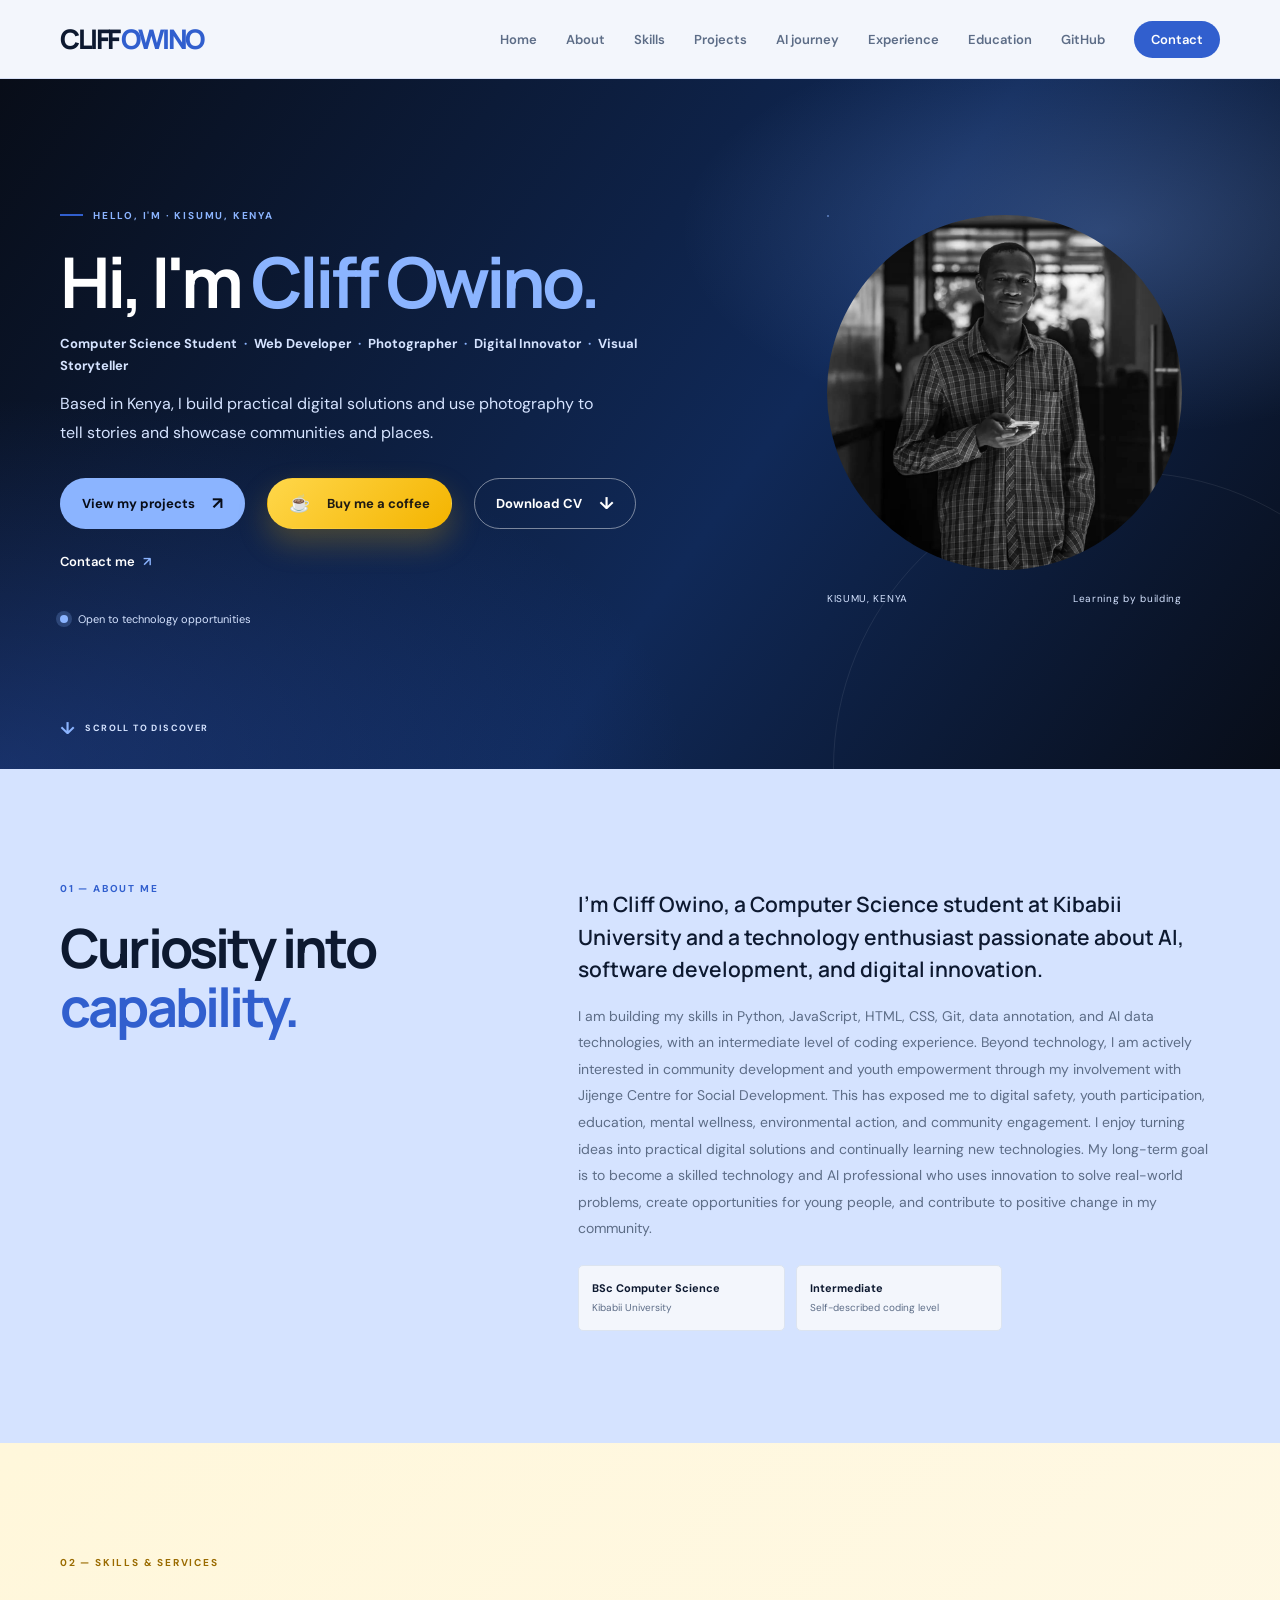
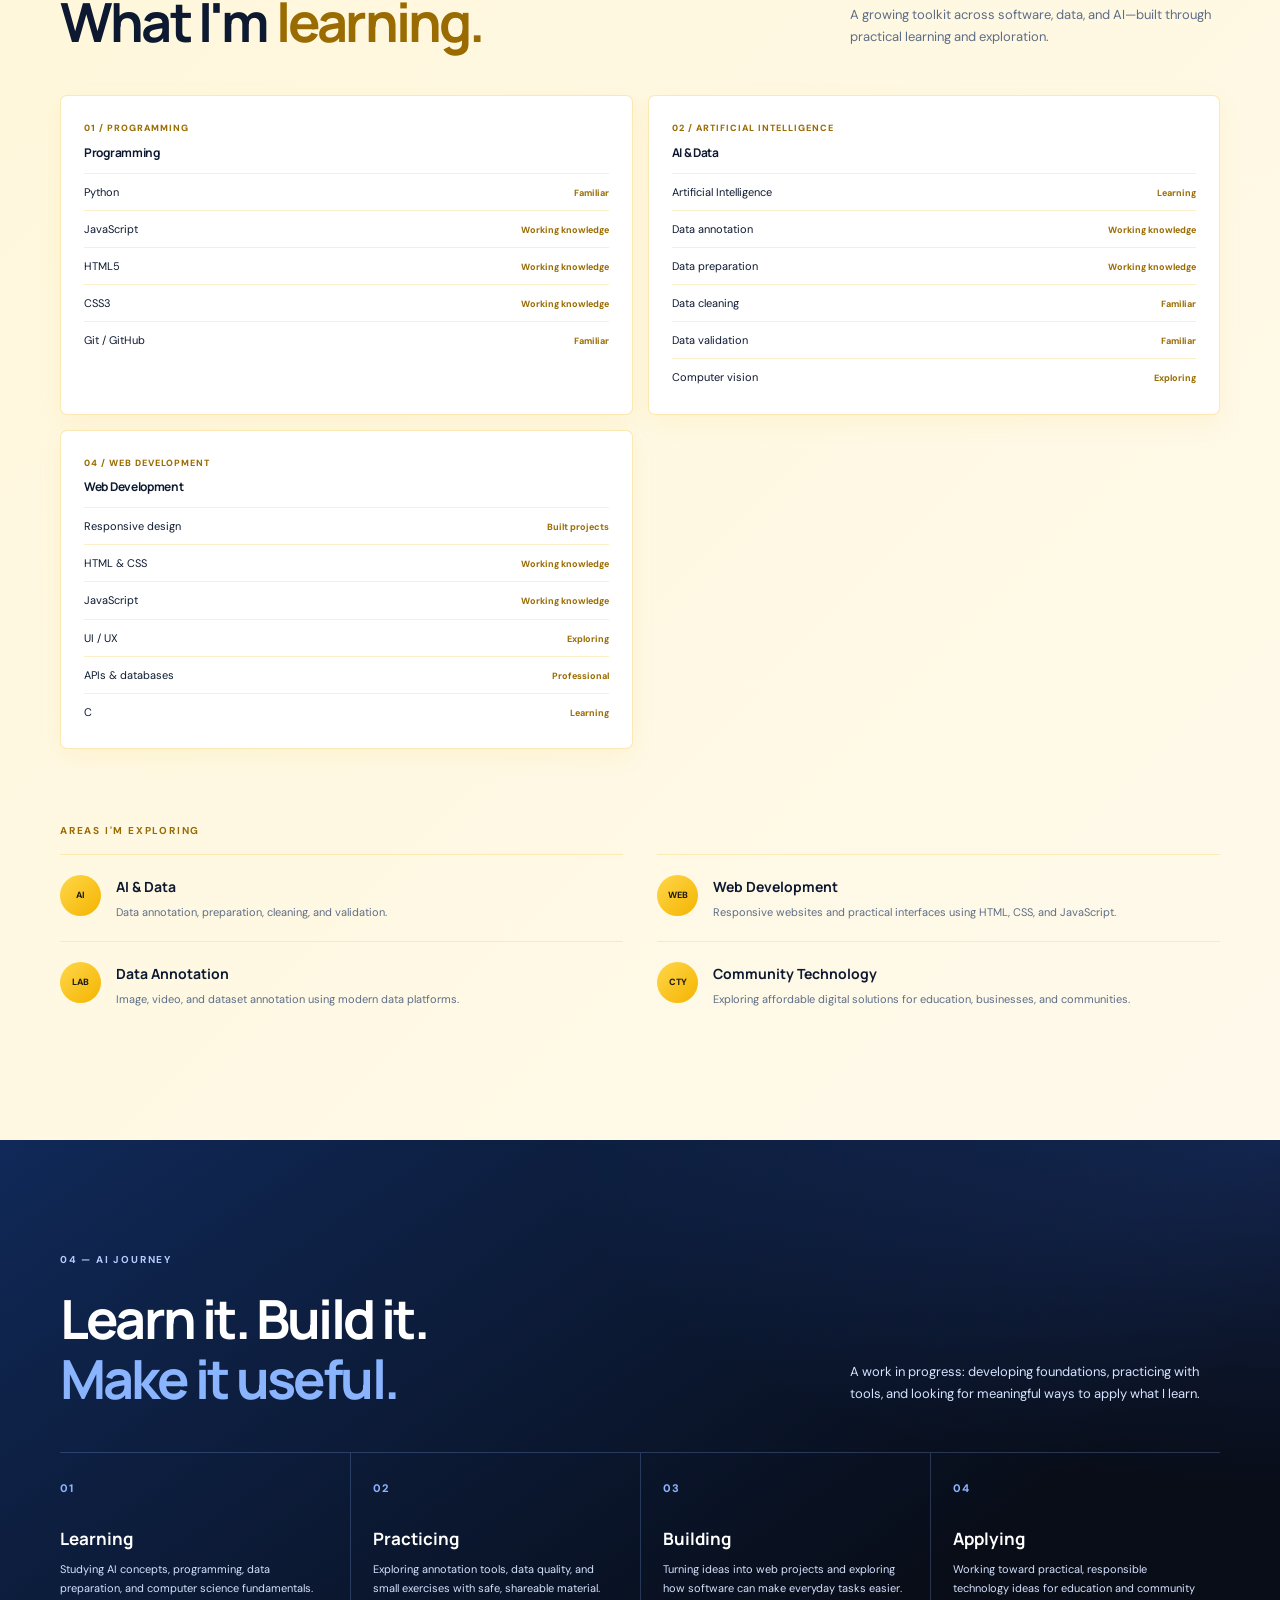
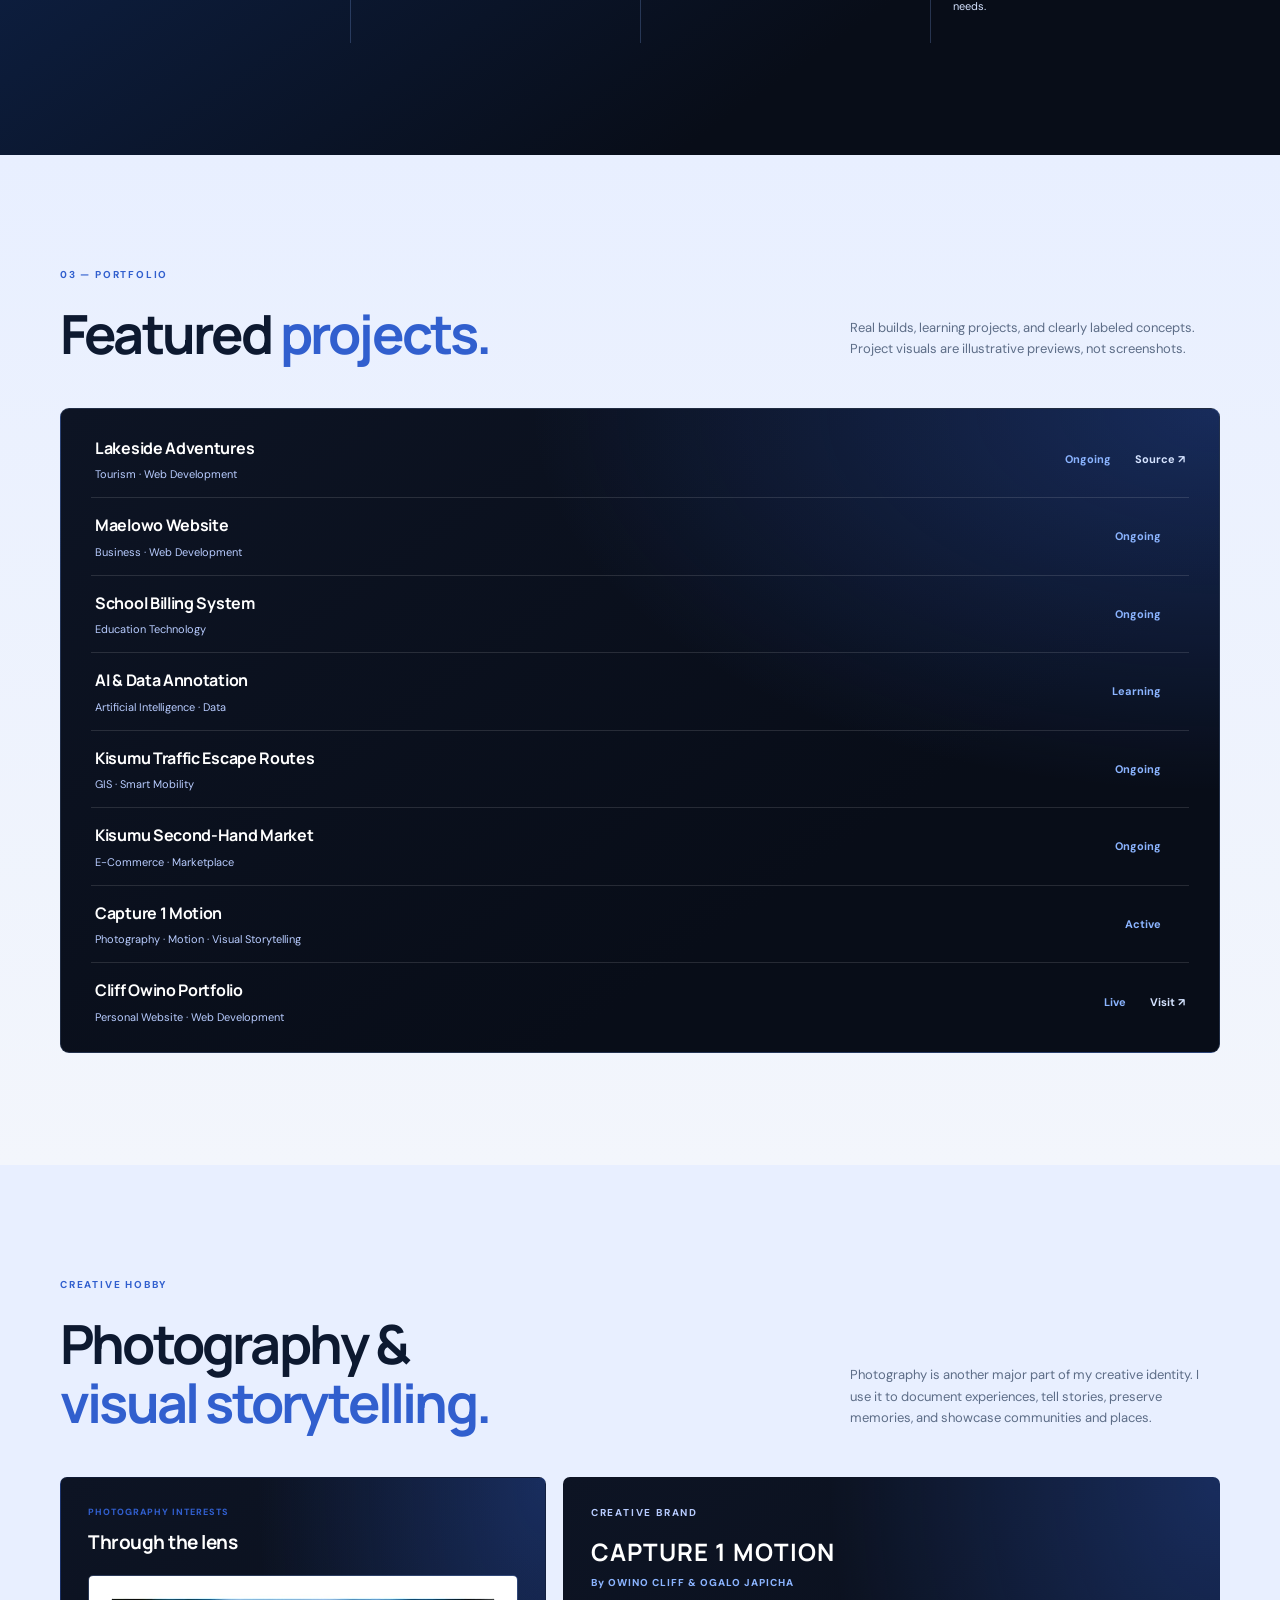
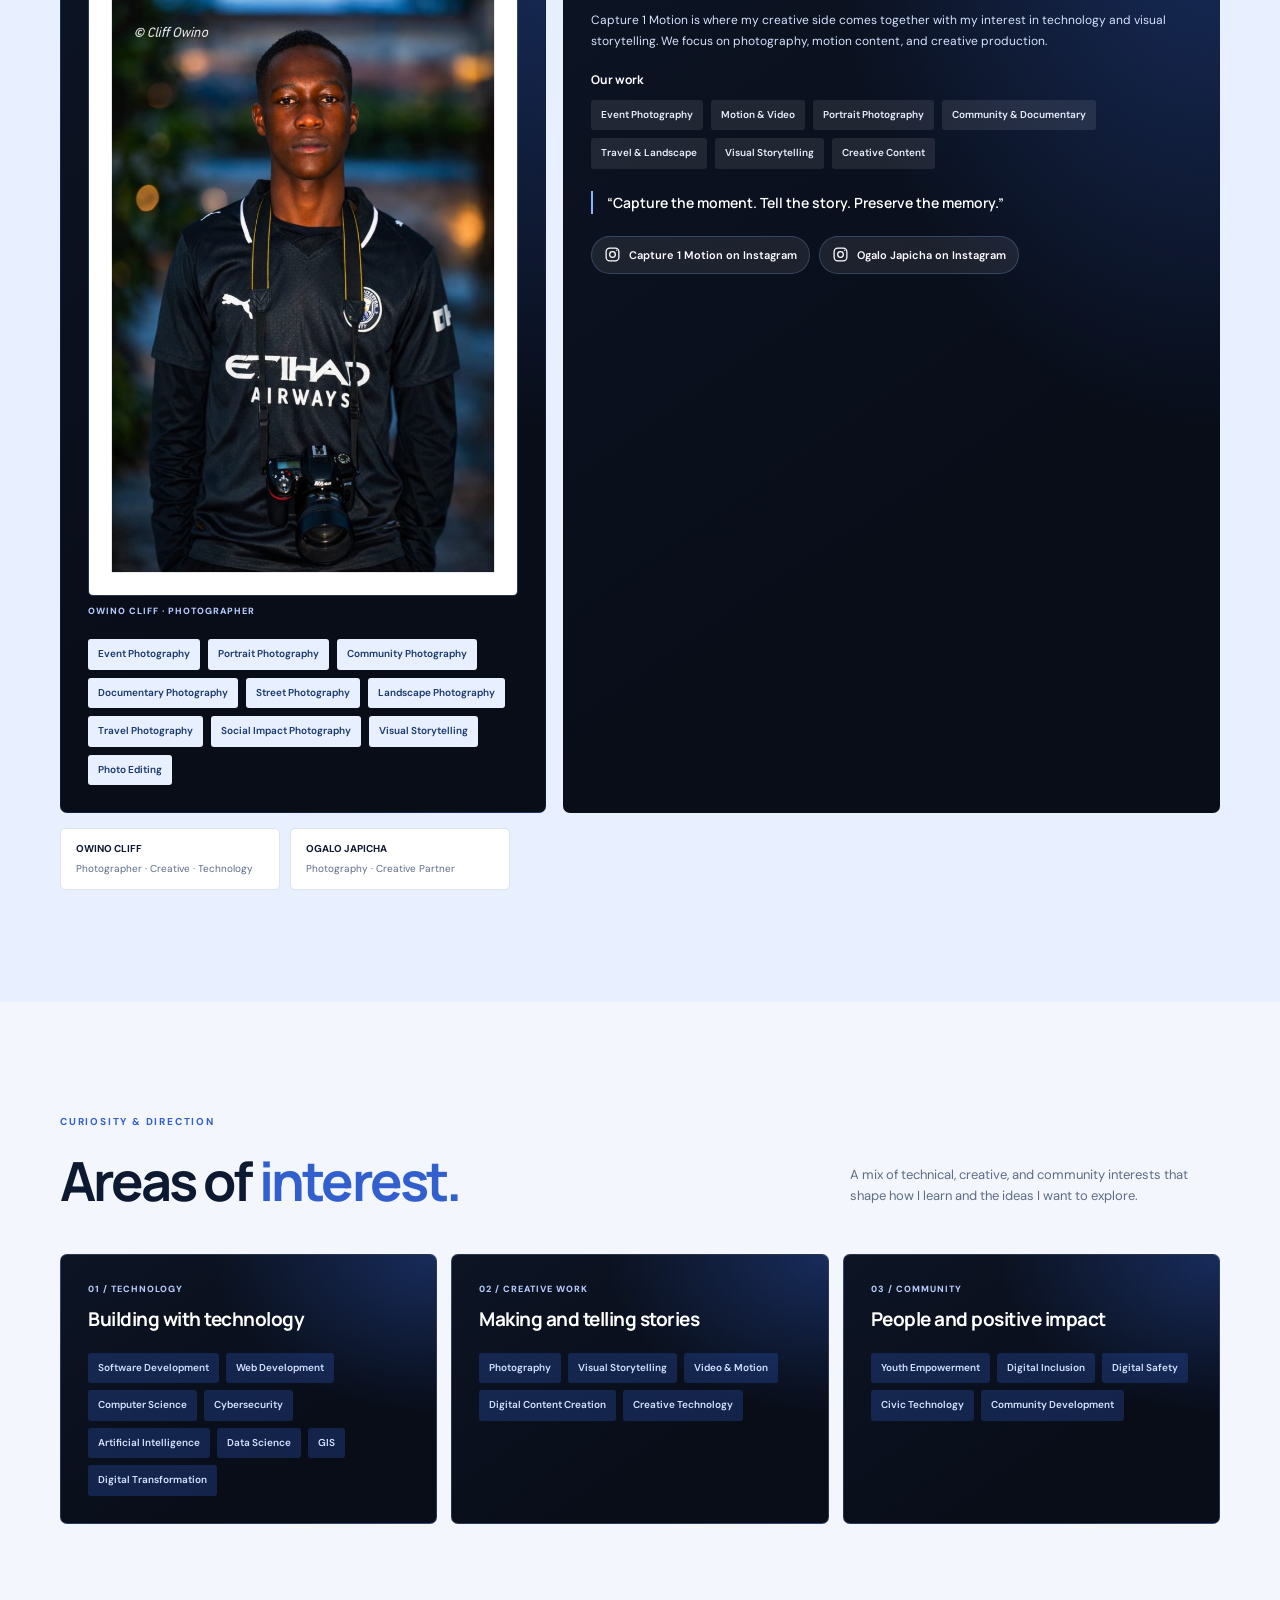
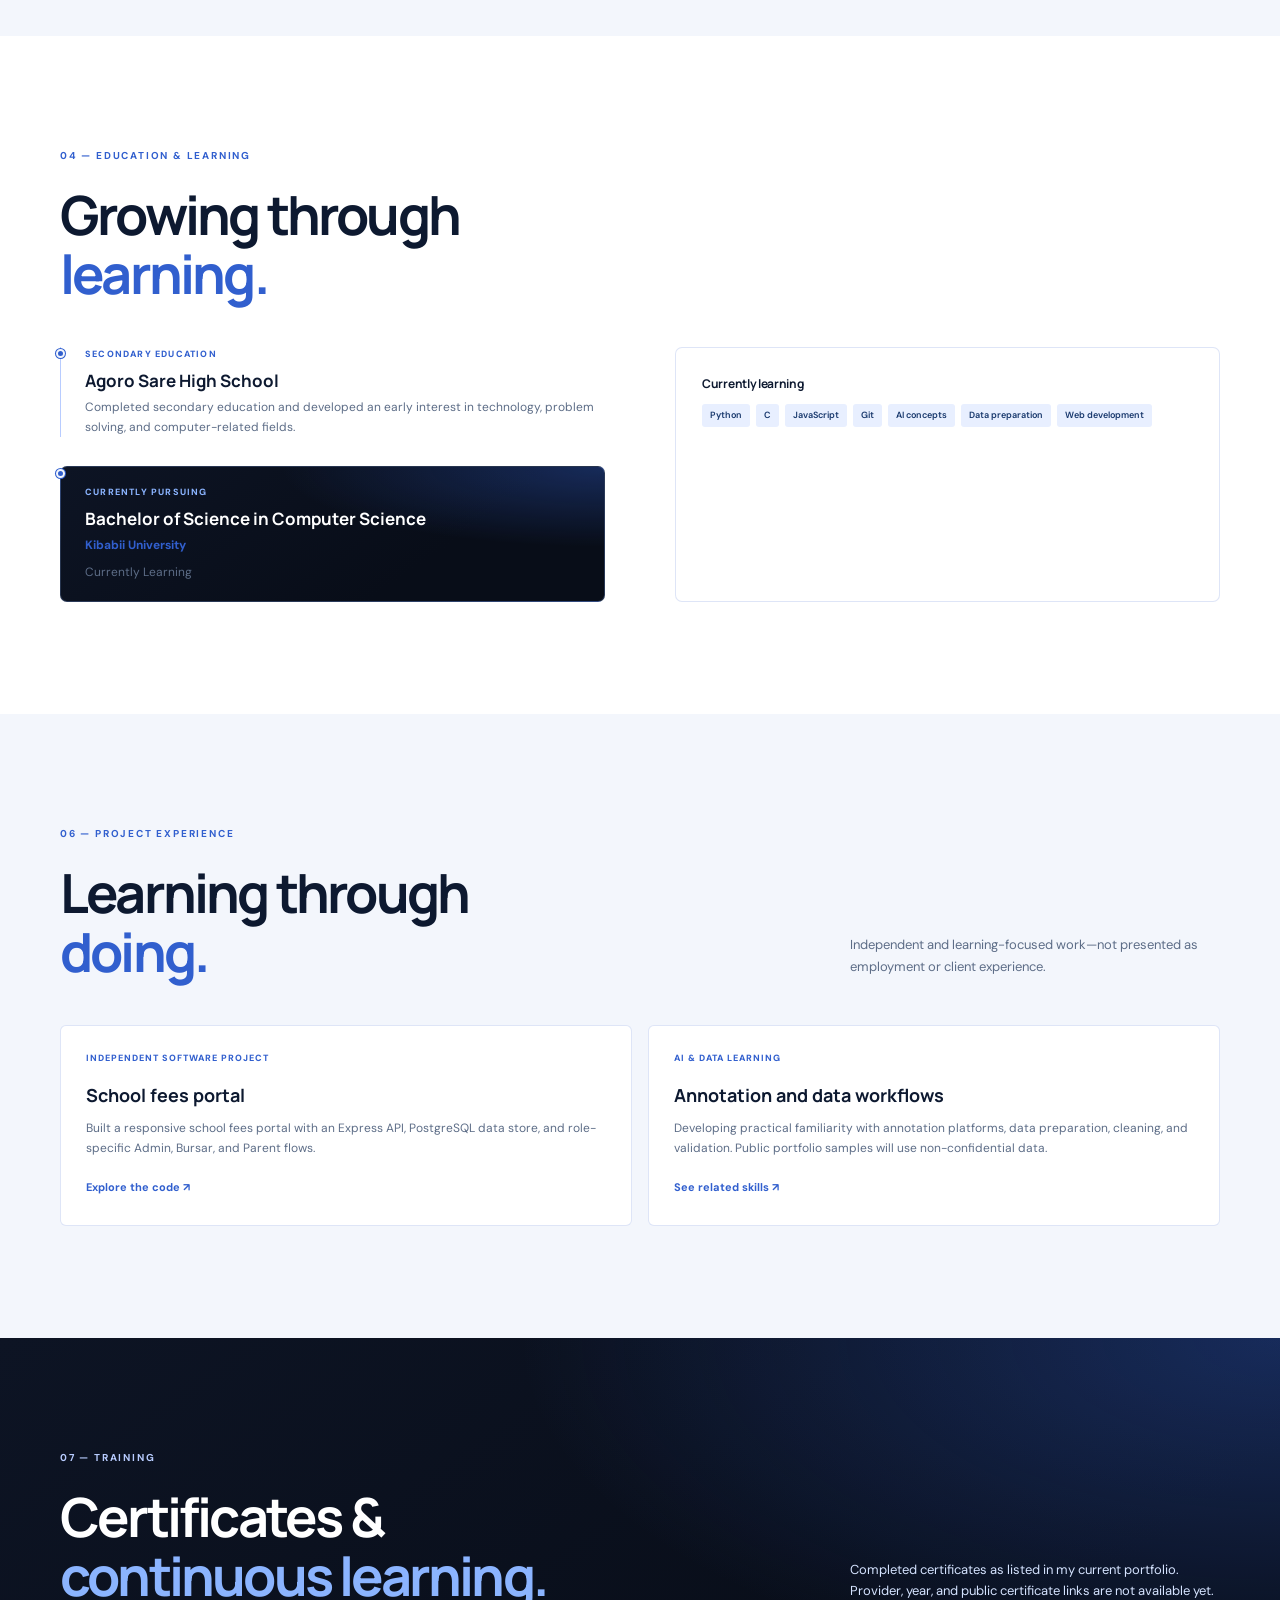
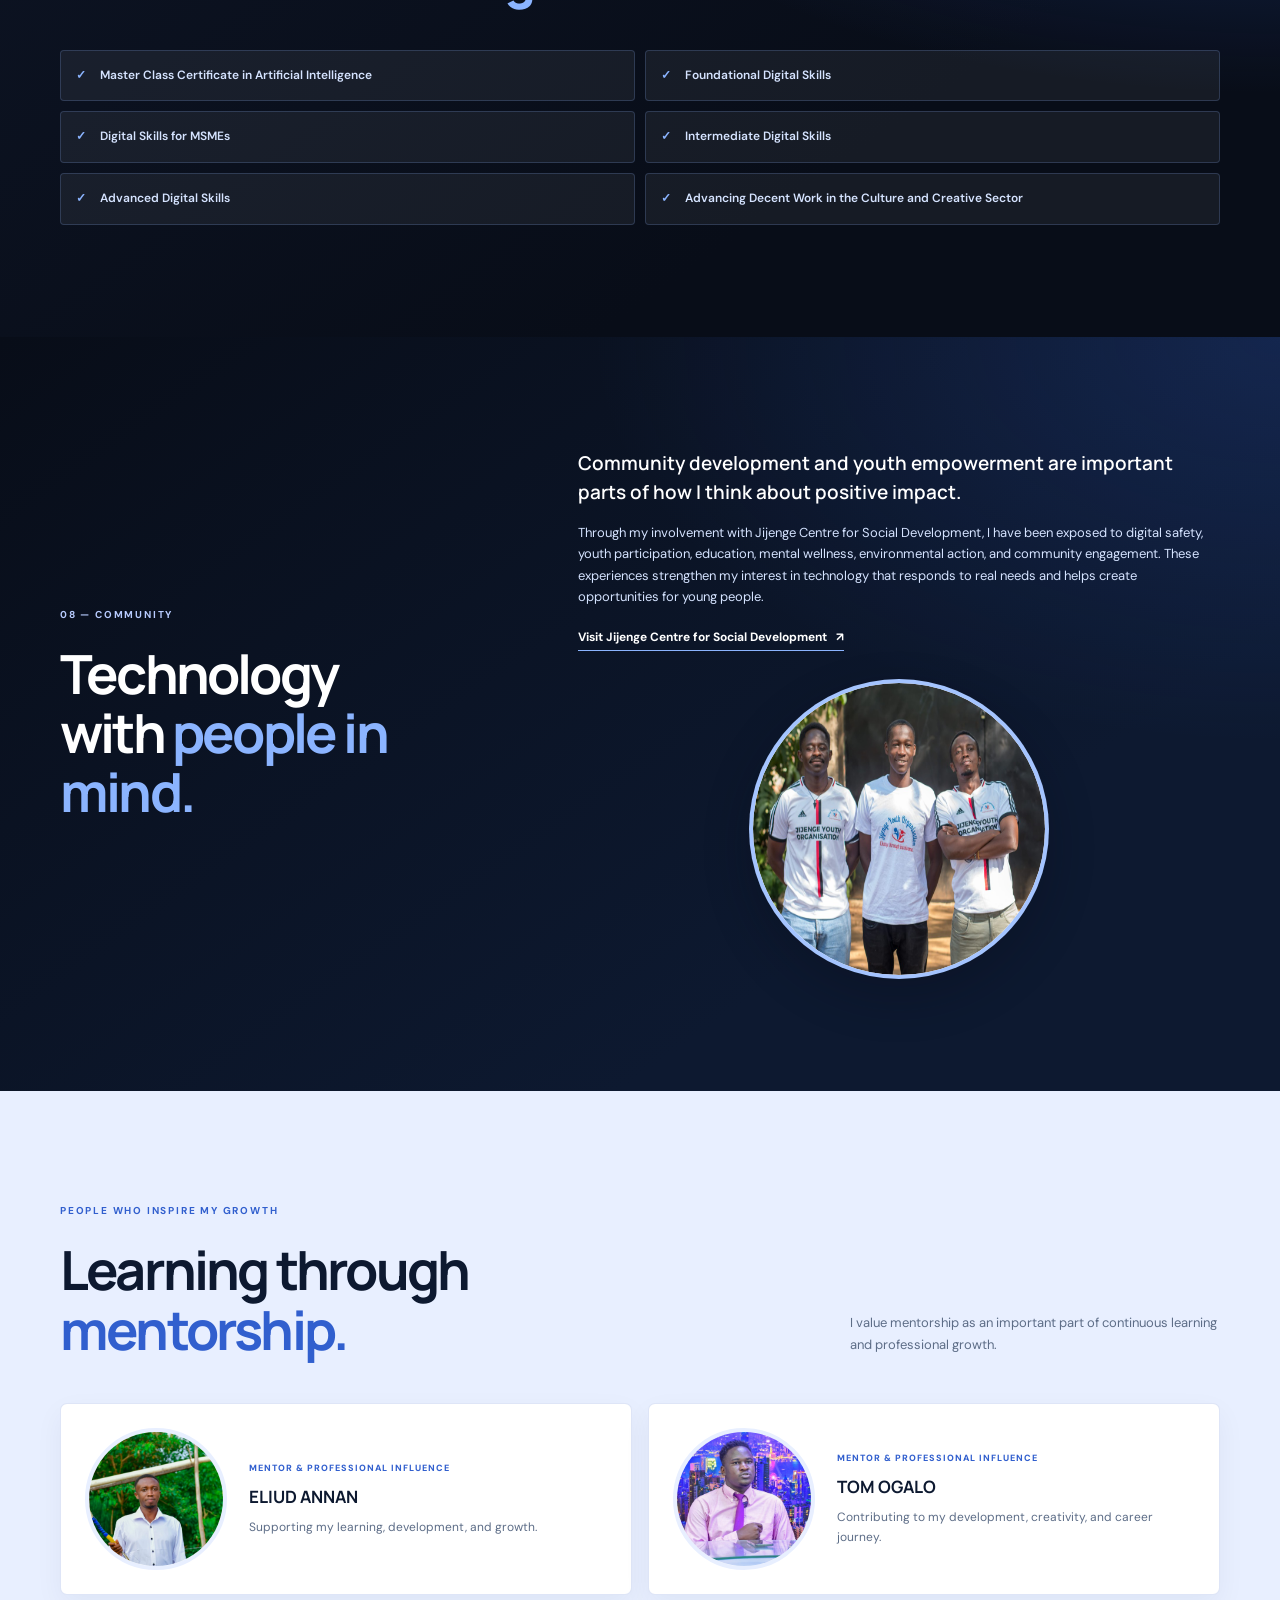
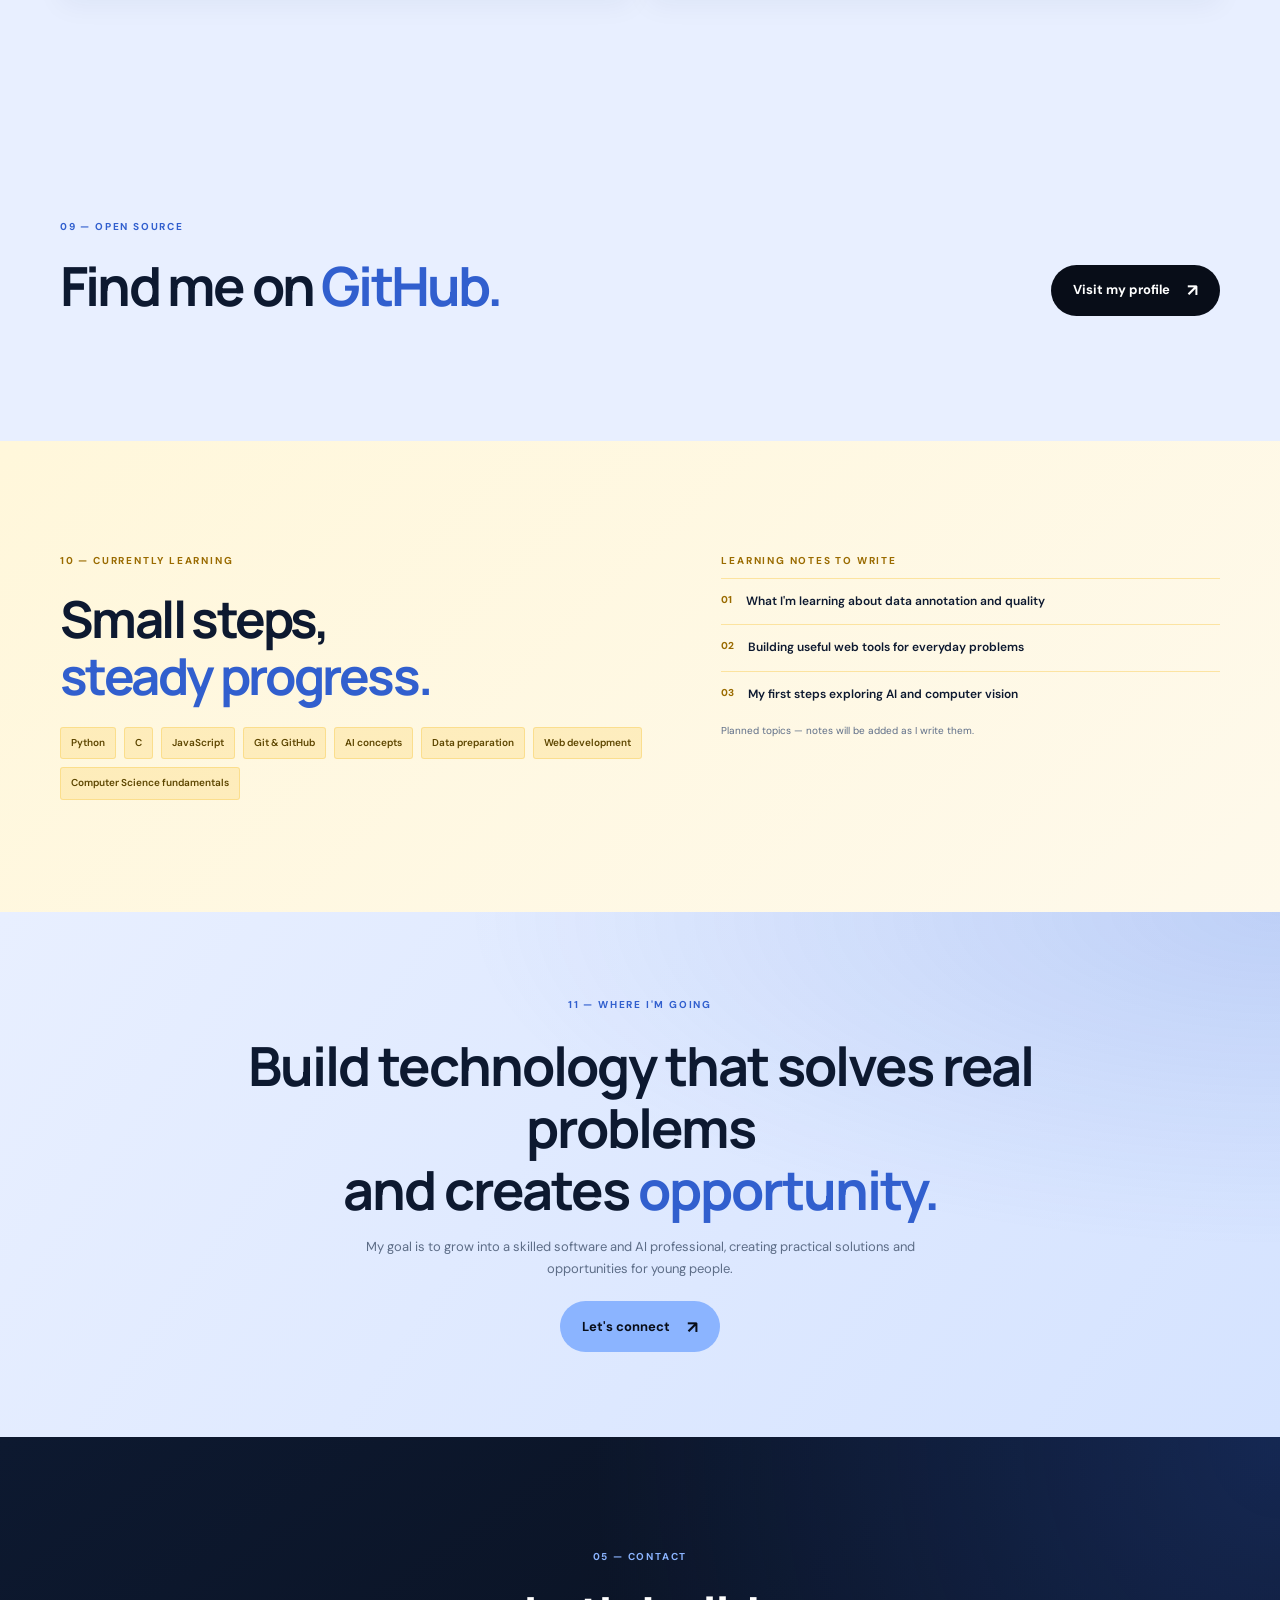
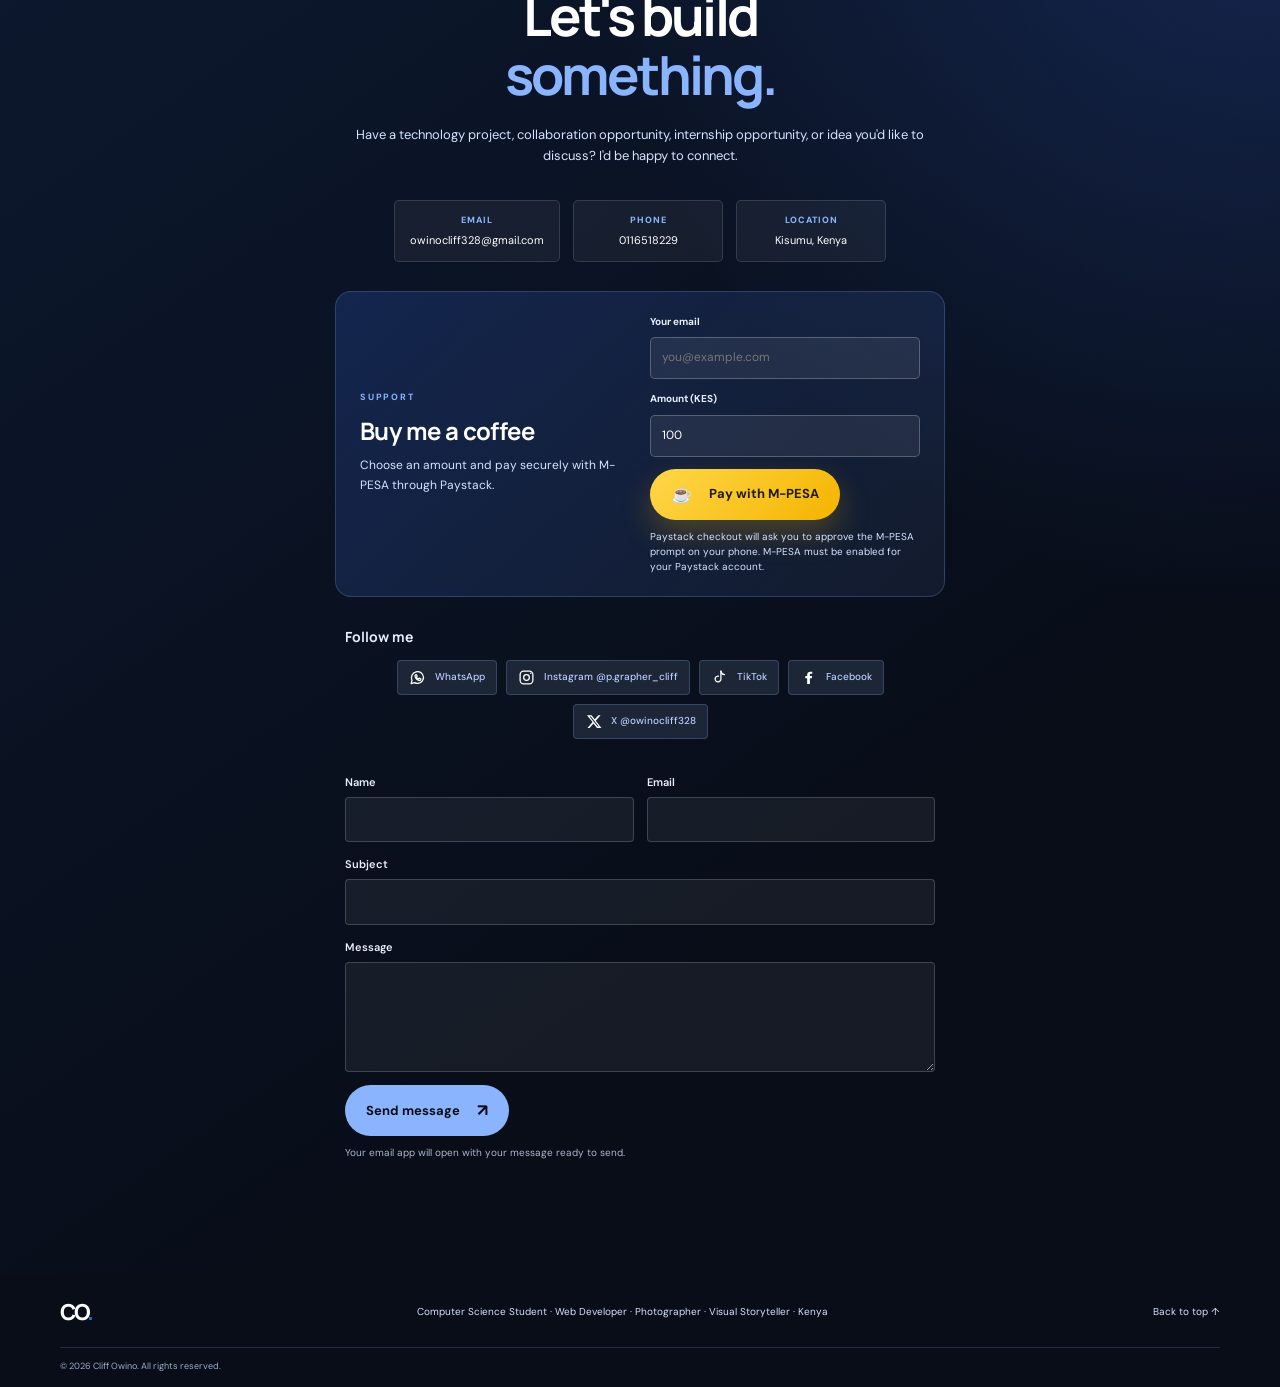
==== index.html @ 4212f335 "Add Cliff Owino portfolio site Co-authored-by: Copilot <223556219+Copilot@users.noreply.github.com>" ====
<!doctype html>
<html lang="en">
  <head>
    <meta charset="UTF-8">
    <meta name="viewport" content="width=device-width, initial-scale=1">
    <meta name="description" content="Cliff Owino is a Computer Science student, web developer, photographer, digital innovator, and visual storyteller based in Kenya.">
    <meta name="theme-color" content="#080d18">
    <title>Cliff Owino | Portfolio</title>
    <script src="https://js.paystack.co/v1/inline.js"></script>
    <script src="script.js" defer></script>
    <link rel="preconnect" href="https://fonts.googleapis.com">
    <link rel="preconnect" href="https://fonts.gstatic.com" crossorigin>
    <link href="https://fonts.googleapis.com/css2?family=DM+Sans:wght@400;500;600;700&family=Manrope:wght@400;500;600;700;800&display=swap" rel="stylesheet">
    <link rel="stylesheet" href="styles.css">
    <link rel="stylesheet" href="social.css">
  </head>
  <body>
    <header class="site-header">
      <nav class="nav container" aria-label="Main navigation">
        <a class="logo" href="#home" aria-label="Cliff Owino, home">CLIFF   <span>OWINO</span></a>
        <input class="nav-toggle" type="checkbox" id="nav-toggle" aria-label="Toggle navigation">
        <label class="menu-button" for="nav-toggle">
          <span></span>
          <span></span>
          <span></span>
        </label>
        <ul class="nav-links">
          <li><a href="#home">Home</a></li>
          <li><a href="#about">About</a></li>
          <li><a href="#skills">Skills</a></li>
          <li><a href="#projects">Projects</a></li>
          <li><a href="#journey">AI journey</a></li>
          <li><a href="#experience">Experience</a></li>
          <li><a href="#education">Education</a></li>
          <li><a href="#github">GitHub</a></li>
          <li><a href="#contact">Contact</a></li>
        </ul>
      </nav>
    </header>

    <main>
      <section class="hero section" id="home">
        <div class="hero-grid container">
          <div class="hero-copy">
            <p class="eyebrow"><span class="eyebrow-line"></span> HELLO, I'M · KISUMU, KENYA</p>
            <h1>Hi, I'm <span>Cliff Owino.</span></h1>
            <p class="hero-role">Computer Science Student <span>·</span> Web Developer <span>·</span> Photographer <span>·</span> Digital Innovator <span>·</span> Visual Storyteller</p>
            <p class="hero-summary">Based in Kenya, I build practical digital solutions and use photography to tell stories and showcase communities and places.</p>
            <div class="hero-actions">
              <a class="button button-primary" href="#projects">View my projects <span aria-hidden="true">↗</span></a>
              <a class="button button-coffee" href="#coffee-support"><span aria-hidden="true">☕</span> Buy me a coffee</a>
              <a class="button button-outline" href="cliff-owino-cv.html" download="Cliff-Owino-CV.html">Download CV <span aria-hidden="true">↓</span></a>
              <a class="text-link" href="#contact">Contact me <span aria-hidden="true">↗</span></a>
            </div>
            <div class="hero-note"><span class="status-dot"></span> Open to technology opportunities</div>
          </div>
          <div class="portrait-wrap">
            <div class="portrait-accent" aria-hidden="true"></div>
            <img class="portrait" src="owino.jpeg" alt="Portrait of Cliff Owino">
            <div class="portrait-caption"><span>KISUMU, KENYA</span><span>Learning by building</span></div>
          </div>
        </div>
        <a class="scroll-cue" href="#about"><span aria-hidden="true">↓</span> SCROLL TO DISCOVER</a>
      </section>

      <section class="about section" id="about">
        <div class="container section-grid">
          <div class="section-heading">
            <p class="eyebrow">01 — ABOUT ME</p>
            <h2>Curiosity into<br><span>capability.</span></h2>
          </div>
          <div class="about-copy">
            <p class="lead">I'm Cliff Owino, a Computer Science student at Kibabii University and a technology enthusiast passionate about AI, software development, and digital innovation.</p>
            <p>I am building my skills in Python, JavaScript, HTML, CSS, Git, data annotation, and AI data technologies, with an intermediate level of coding experience. Beyond technology, I am actively interested in community development and youth empowerment through my involvement with Jijenge Centre for Social Development. This has exposed me to digital safety, youth participation, education, mental wellness, environmental action, and community engagement. I enjoy turning ideas into practical digital solutions and continually learning new technologies. My long-term goal is to become a skilled technology and AI professional who uses innovation to solve real-world problems, create opportunities for young people, and contribute to positive change in my community.</p>
            <div class="about-facts">
              <span><strong>BSc Computer Science</strong>Kibabii University</span>
              <span><strong>Intermediate</strong>Self-described coding level</span>
            </div>
          </div>
        </div>
      </section>

      <section class="focus section" id="skills">
        <div class="container">
          <div class="section-heading section-heading-wide">
            <div>
              <p class="eyebrow">02 — SKILLS &amp; SERVICES</p>
              <h2>What I'm <span>learning.</span></h2>
            </div>
            <p class="section-intro">A growing toolkit across software, data, and AI—built through practical learning and exploration.</p>
          </div>
          <div class="skills-grid">
            <article class="skill-card">
              <p class="skill-category">01 / PROGRAMMING</p>
              <h3>Programming</h3>
              <ul class="skill-list">
                <li><span>Python</span><span class="skill-level">Familiar</span></li>
                <li><span>JavaScript</span><span class="skill-level">Working knowledge</span></li>
                <li><span>HTML5</span><span class="skill-level">Working knowledge</span></li>
                <li><span>CSS3</span><span class="skill-level">Working knowledge</span></li>
                <li><span>Git / GitHub</span><span class="skill-level">Familiar</span></li>
              </ul>
            </article>
            <article class="skill-card">
              <p class="skill-category">02 / ARTIFICIAL INTELLIGENCE</p>
              <h3>AI &amp; Data</h3>
              <ul class="skill-list">
                <li><span>Artificial Intelligence</span><span class="skill-level">Learning</span></li>
                <li><span>Data annotation</span><span class="skill-level">Working knowledge</span></li>
                <li><span>Data preparation</span><span class="skill-level">Working knowledge</span></li>
                <li><span>Data cleaning</span><span class="skill-level">Familiar</span></li>
                <li><span>Data validation</span><span class="skill-level">Familiar</span></li>
                <li><span>Computer vision</span><span class="skill-level">Exploring</span></li>
              </ul>
            </article>
            <article class="skill-card">
              <p class="skill-category">04 / WEB DEVELOPMENT</p>
              <h3>Web Development</h3>
              <ul class="skill-list">
                <li><span>Responsive design</span><span class="skill-level">Built projects</span></li>
                <li><span>HTML &amp; CSS</span><span class="skill-level">Working knowledge</span></li>
                <li><span>JavaScript</span><span class="skill-level">Working knowledge</span></li>
                <li><span>UI / UX</span><span class="skill-level">Exploring</span></li>
                <li><span>APIs &amp; databases</span><span class="skill-level">Professional</span></li>
                <li><span>C</span><span class="skill-level">Learning</span></li>
              </ul>
            </article>
          </div>
          <div class="services">
            <p class="eyebrow">AREAS I'M EXPLORING</p>
            <div class="services-grid">
              <article><span class="service-mark">AI</span><div><h3>AI &amp; Data</h3><p>Data annotation, preparation, cleaning, and validation.</p></div></article>
              <article><span class="service-mark">WEB</span><div><h3>Web Development</h3><p>Responsive websites and practical interfaces using HTML, CSS, and JavaScript.</p></div></article>
              <article><span class="service-mark">LAB</span><div><h3>Data Annotation</h3><p>Image, video, and dataset annotation using modern data platforms.</p></div></article>
              <article><span class="service-mark">CTY</span><div><h3>Community Technology</h3><p>Exploring affordable digital solutions for education, businesses, and communities.</p></div></article>
            </div>
          </div>
        </div>
      </section>

      <section class="journey section" id="journey">
        <div class="container">
          <div class="section-heading section-heading-wide">
            <div>
              <p class="eyebrow">04 — AI JOURNEY</p>
              <h2>Learn it. Build it.<br><span>Make it useful.</span></h2>
            </div>
            <p class="section-intro">A work in progress: developing foundations, practicing with tools, and looking for meaningful ways to apply what I learn.</p>
          </div>
          <div class="journey-grid">
            <article><span class="journey-step">01</span><h3>Learning</h3><p>Studying AI concepts, programming, data preparation, and computer science fundamentals.</p></article>
            <article><span class="journey-step">02</span><h3>Practicing</h3><p>Exploring annotation tools, data quality, and small exercises with safe, shareable material.</p></article>
            <article><span class="journey-step">03</span><h3>Building</h3><p>Turning ideas into web projects and exploring how software can make everyday tasks easier.</p></article>
            <article><span class="journey-step">04</span><h3>Applying</h3><p>Working toward practical, responsible technology ideas for education and community needs.</p></article>
          </div>
        </div>
      </section>

      <section class="work section" id="projects">
        <div class="container">
          <div class="section-heading section-heading-wide">
            <div>
              <p class="eyebrow">03 — PORTFOLIO</p>
              <h2>Featured <span>projects.</span></h2>
            </div>
            <p class="section-intro">Real builds, learning projects, and clearly labeled concepts. Project visuals are illustrative previews, not screenshots.</p>
          </div>
          <div class="project-list-container">
            <ul class="project-list">
              <li><div><h3>Lakeside Adventures</h3><p>Tourism · Web Development</p></div><span class="project-list-status">Ongoing</span><a href="https://github.com/jimmy4cb/lakeside-adventure" target="_blank" rel="noopener noreferrer">Source <span aria-hidden="true">↗</span></a></li>
              <li><div><h3>Maelowo Website</h3><p>Business · Web Development</p></div><span class="project-list-status">Ongoing</span></li>
              <li><div><h3>School Billing System</h3><p>Education Technology</p></div><span class="project-list-status">Ongoing</span></li>
              <li><div><h3>AI &amp; Data Annotation</h3><p>Artificial Intelligence · Data</p></div><span class="project-list-status">Learning</span></li>
              <li><div><h3>Kisumu Traffic Escape Routes</h3><p>GIS · Smart Mobility</p></div><span class="project-list-status">Ongoing</span></li>
              <li><div><h3>Kisumu Second-Hand Market</h3><p>E-Commerce · Marketplace</p></div><span class="project-list-status">Ongoing</span></li>
              <li><div><h3>Capture 1 Motion</h3><p>Photography · Motion · Visual Storytelling</p></div><span class="project-list-status">Active</span></li>
              <li><div><h3>Cliff Owino Portfolio</h3><p>Personal Website · Web Development</p></div><span class="project-list-status">Live</span><a href="https://my-portfolio-jet-two-43.vercel.app/cliff-owino-portfolio/index.html" target="_blank" rel="noopener noreferrer">Visit <span aria-hidden="true">↗</span></a></li>
            </ul>
          </div>
        </div>
      </section>

      <section class="photography section" id="photography">
        <div class="container">
          <div class="section-heading section-heading-wide">
            <div>
              <p class="eyebrow">CREATIVE HOBBY</p>
              <h2>Photography &amp;<br><span>visual storytelling.</span></h2>
            </div>
            <p class="section-intro">Photography is another major part of my creative identity. I use it to document experiences, tell stories, preserve memories, and showcase communities and places.</p>
          </div>
          <div class="photography-grid">
            <article class="creative-card">
              <p class="skill-category">PHOTOGRAPHY INTERESTS</p>
              <h3>Through the lens</h3>
              <figure class="photography-portrait">
                <img src="cliff-photography.jpeg" alt="Cliff Owino with his camera, ready for a photography session">
                <figcaption>OWINO CLIFF · PHOTOGRAPHER</figcaption>
              </figure>
              <div class="tag-list photography-tags">
                <span>Event Photography</span><span>Portrait Photography</span>
                <span>Community Photography</span><span>Documentary Photography</span>
                <span>Street Photography</span><span>Landscape Photography</span>
                <span>Travel Photography</span><span>Social Impact Photography</span>
                <span>Visual Storytelling</span><span>Photo Editing</span>
              </div>
            </article>
            <article class="capture-card">
              <p class="eyebrow">CREATIVE BRAND</p>
              <h3>CAPTURE 1 MOTION</h3>
              <p class="capture-byline">By OWINO CLIFF &amp; OGALO JAPICHA</p>
              <p>Capture 1 Motion is where my creative side comes together with my interest in technology and visual storytelling. We focus on photography, motion content, and creative production.</p>
              <h4>Our work</h4>
              <div class="tag-list photography-tags">
                <span>Event Photography</span><span>Motion &amp; Video</span>
                <span>Portrait Photography</span><span>Community &amp; Documentary</span>
                <span>Travel &amp; Landscape</span><span>Visual Storytelling</span>
                <span>Creative Content</span>
              </div>
              <blockquote>“Capture the moment. Tell the story. Preserve the memory.”</blockquote>
              <div class="capture-social-links" aria-label="Capture 1 Motion and team Instagram profiles">
                <a href="https://www.instagram.com/capture1motion?stkn=MTVrcGk5Ymd3OHIyYw==" target="_blank" rel="noopener noreferrer">
                  <svg class="social-icon" viewBox="0 0 24 24" aria-hidden="true"><rect x="3" y="3" width="18" height="18" rx="5"></rect><circle cx="12" cy="12" r="4"></circle><circle class="social-icon-fill" cx="18" cy="6" r="1"></circle></svg>
                  <span>Capture 1 Motion on Instagram</span>
                </a>
                <a href="https://www.instagram.com/ogalo_tom_japicha?stkn=MXFsczc0cWh6a3gxbQ==" target="_blank" rel="noopener noreferrer">
                  <svg class="social-icon" viewBox="0 0 24 24" aria-hidden="true"><rect x="3" y="3" width="18" height="18" rx="5"></rect><circle cx="12" cy="12" r="4"></circle><circle class="social-icon-fill" cx="18" cy="6" r="1"></circle></svg>
                  <span>Ogalo Japicha on Instagram</span>
                </a>
              </div>
            </article>
          </div>
          <div class="capture-team" aria-label="Capture 1 Motion team">
            <p><strong>OWINO CLIFF</strong><span>Photographer · Creative · Technology</span></p>
            <p><strong>OGALO JAPICHA</strong><span>Photography · Creative Partner</span></p>
          </div>
        </div>
      </section>

      <section class="interests section" id="interests">
        <div class="container">
          <div class="section-heading section-heading-wide">
            <div>
              <p class="eyebrow">CURIOSITY &amp; DIRECTION</p>
              <h2>Areas of <span>interest.</span></h2>
            </div>
            <p class="section-intro">A mix of technical, creative, and community interests that shape how I learn and the ideas I want to explore.</p>
          </div>
          <div class="interests-grid">
            <article class="creative-card creative-card--technology">
              <p class="skill-category">01 / TECHNOLOGY</p>
              <h3>Building with technology</h3>
              <div class="tag-list interest-tags">
                <span>Software Development</span><span>Web Development</span>
                <span>Computer Science</span><span>Cybersecurity</span>
                <span>Artificial Intelligence</span><span>Data Science</span>
                <span>GIS</span><span>Digital Transformation</span>
              </div>
            </article>
            <article class="creative-card creative-card--creative-work">
              <p class="skill-category">02 / CREATIVE WORK</p>
              <h3>Making and telling stories</h3>
              <div class="tag-list interest-tags">
                <span>Photography</span><span>Visual Storytelling</span>
                <span>Video &amp; Motion</span><span>Digital Content Creation</span>
                <span>Creative Technology</span>
              </div>
            </article>
            <article class="creative-card creative-card--community">
              <p class="skill-category">03 / COMMUNITY</p>
              <h3>People and positive impact</h3>
              <div class="tag-list interest-tags">
                <span>Youth Empowerment</span><span>Digital Inclusion</span>
                <span>Digital Safety</span><span>Civic Technology</span>
                <span>Community Development</span>
              </div>
            </article>
          </div>
        </div>
      </section>

      <section class="education section" id="education">
        <div class="container">
          <div class="section-heading section-heading-wide">
            <div>
              <p class="eyebrow">04 — EDUCATION &amp; LEARNING</p>
              <h2>Growing through<br><span>learning.</span></h2>
            </div>
          </div>
          <div class="education-grid">
            <div class="education-timeline">
              <article class="education-item">
                <span class="timeline-dot"></span>
                <p class="education-label">SECONDARY EDUCATION</p>
                <h3>Agoro Sare High School</h3>
                <p>Completed secondary education and developed an early interest in technology, problem solving, and computer-related fields.</p>
              </article>
              <article class="education-item education-item--current">
                <span class="timeline-dot"></span>
                <p class="education-label">CURRENTLY PURSUING</p>
                <h3>Bachelor of Science in Computer Science</h3>
                <p class="education-school">Kibabii University</p>
                <p> Currently Learning</p>
              </article>
            </div>
            <div class="learning-panel">
              <h3>Currently learning</h3>
              <div class="tag-list"><span>Python</span><span>C</span><span>JavaScript</span><span>Git</span><span>AI concepts</span><span>Data preparation</span><span>Web development</span></div>
            </div>
          </div>
        </div>
      </section>

      <section class="experience section" id="experience">
        <div class="container">
          <div class="section-heading section-heading-wide">
            <div>
              <p class="eyebrow">06 — PROJECT EXPERIENCE</p>
              <h2>Learning through<br><span>doing.</span></h2>
            </div>
            <p class="section-intro">Independent and learning-focused work—not presented as employment or client experience.</p>
          </div>
          <div class="experience-grid">
            <article class="experience-card">
              <span class="experience-type">INDEPENDENT SOFTWARE PROJECT</span>
              <h3>School fees portal</h3>
              <p>Built a responsive school fees portal with an Express API, PostgreSQL data store, and role-specific Admin, Bursar, and Parent flows.</p>
              <a href="https://github.com/jimmy4cb/BILLIING" target="_blank" rel="noopener noreferrer">Explore the code <span aria-hidden="true">↗</span></a>
            </article>
            <article class="experience-card">
              <span class="experience-type">AI &amp; DATA LEARNING</span>
              <h3>Annotation and data workflows</h3>
              <p>Developing practical familiarity with annotation platforms, data preparation, cleaning, and validation. Public portfolio samples will use non-confidential data.</p>
              <a href="#skills">See related skills <span aria-hidden="true">↗</span></a>
            </article>
          </div>
        </div>
      </section>

      <section class="certifications section" id="certifications">
        <div class="container">
          <div class="section-heading section-heading-wide">
            <div>
              <p class="eyebrow">07 — TRAINING</p>
              <h2>Certificates &amp;<br><span>continuous learning.</span></h2>
            </div>
            <p class="section-intro">Completed certificates as listed in my current portfolio. Provider, year, and public certificate links are not available yet.</p>
          </div>
          <ul class="certificate-grid">
            <li>Master Class Certificate in Artificial Intelligence</li>
            <li>Foundational Digital Skills</li>
            <li>Digital Skills for MSMEs</li>
            <li>Intermediate Digital Skills</li>
            <li>Advanced Digital Skills</li>
            <li>Advancing Decent Work in the Culture and Creative Sector</li>
          </ul>
        </div>
      </section>

      <section class="community section" id="community">
        <div class="container community-grid">
          <div class="section-heading">
            <p class="eyebrow">08 — COMMUNITY</p>
            <h2>Technology<br>with <span>people in mind.</span></h2>
          </div>
          <div class="community-copy">
            <p class="lead">Community development and youth empowerment are important parts of how I think about positive impact.</p>
            <p>Through my involvement with Jijenge Centre for Social Development, I have been exposed to digital safety, youth participation, education, mental wellness, environmental action, and community engagement. These experiences strengthen my interest in technology that responds to real needs and helps create opportunities for young people.</p>
            <a class="community-link" href="https://jijengeyouth.org/" target="_blank" rel="noopener noreferrer">Visit Jijenge Centre for Social Development <span aria-hidden="true">↗</span></a>
            <figure class="community-photo-frame">
              <img src="jijenge-team.jpeg" alt="Cliff Owino with two fellow members of Jijenge Youth Organisation">
              <figcaption>Jijenge Youth Organisation</figcaption>
            </figure>
          </div>
        </div>
      </section>

      <section class="mentors section" id="mentors">
        <div class="container">
          <div class="section-heading section-heading-wide">
            <div>
              <p class="eyebrow">PEOPLE WHO INSPIRE MY GROWTH</p>
              <h2>Learning through<br><span>mentorship.</span></h2>
            </div>
            <p class="section-intro">I value mentorship as an important part of continuous learning and professional growth.</p>
          </div>
          <div class="mentors-grid">
            <article class="mentor-card">
              <img src="eliud-annan.jpeg" alt="Eliud Annan">
              <div>
                <p class="skill-category">MENTOR &amp; PROFESSIONAL INFLUENCE</p>
                <h3>ELIUD ANNAN</h3>
                <p>Supporting my learning, development, and growth.</p>
              </div>
            </article>
            <article class="mentor-card">
              <img src="tom-ogalo.jpeg" alt="Tom Ogalo">
              <div>
                <p class="skill-category">MENTOR &amp; PROFESSIONAL INFLUENCE</p>
                <h3>TOM OGALO</h3>
                <p>Contributing to my development, creativity, and career journey.</p>
              </div>
            </article>
          </div>
        </div>
      </section>

      <section class="github section" id="github">
        <div class="container">
          <div class="section-heading section-heading-wide">
            <div>
              <p class="eyebrow">09 — OPEN SOURCE</p>
              <h2>Find me on <span>GitHub.</span></h2>
            </div>
            <a class="button button-dark" href="https://github.com/jimmy4cb" target="_blank" rel="noopener noreferrer">Visit my profile <span aria-hidden="true">↗</span></a>
      </section>

      <section class="learning section" id="learning">
        <div class="container learning-grid">
          <div>
            <p class="eyebrow">10 — CURRENTLY LEARNING</p>
            <h2>Small steps,<br><span>steady progress.</span></h2>
            <div class="tag-list learning-tags">
              <span>Python</span><span>C</span><span>JavaScript</span><span>Git &amp; GitHub</span>
              <span>AI concepts</span><span>Data preparation</span><span>Web development</span>
              <span>Computer Science fundamentals</span>
            </div>
          </div>
          <div class="learning-notes">
            <p class="eyebrow">LEARNING NOTES TO WRITE</p>
            <article><span>01</span><p>What I'm learning about data annotation and quality</p></article>
            <article><span>02</span><p>Building useful web tools for everyday problems</p></article>
            <article><span>03</span><p>My first steps exploring AI and computer vision</p></article>
            <p class="notes-caption">Planned topics — notes will be added as I write them.</p>
          </div>
        </div>
      </section>

      <section class="goals section" id="goals">
        <div class="container goals-inner">
          <p class="eyebrow">11 — WHERE I'M GOING</p>
          <h2>Build technology that solves real problems<br>and creates <span>opportunity.</span></h2>
          <p>My goal is to grow into a skilled software and AI professional, creating practical solutions and opportunities for young people.</p>
          <a class="button button-primary" href="#contact">Let's connect <span aria-hidden="true">↗</span></a>
        </div>
      </section>

      <section class="contact section" id="contact">
        <div class="container contact-inner">
          <p class="eyebrow">05 — CONTACT</p>
          <h2>Let's build<br><span>something.</span></h2>
          <p>Have a technology project, collaboration opportunity, internship opportunity, or idea you'd like to discuss? I'd be happy to connect.</p>
          <div class="contact-details">
            <a href="mailto:owinocliff328@gmail.com"><span>Email</span>owinocliff328@gmail.com</a>
            <a href="tel:+254116518229"><span>Phone</span>0116518229</a>
            <div><span>Location</span>Kisumu, Kenya</div>
          </div>
          <div class="coffee-cta" id="coffee-support">
            <div class="coffee-copy">
              <p class="eyebrow">SUPPORT</p>
              <h3>Buy me a coffee</h3>
              <p>Choose an amount and pay securely with M-PESA through Paystack.</p>
            </div>
            <form class="coffee-form" id="coffee-form">
              <label for="coffee-email">Your email</label>
              <input id="coffee-email" name="email" type="email" autocomplete="email" required placeholder="you@example.com">
              <label for="coffee-amount">Amount (KES)</label>
              <input id="coffee-amount" name="amount" type="number" min="1" step="1" required value="100">
              <button class="button button-coffee" id="payButton" type="submit"><span aria-hidden="true">☕</span> Pay with M-PESA</button>
              <p class="coffee-status" id="coffee-status" role="status" aria-live="polite">Paystack checkout will ask you to approve the M-PESA prompt on your phone. M-PESA must be enabled for your Paystack account.</p>
            </form>
          </div>
          <div class="social-block">
            <h3>Follow me</h3>
            <div class="social-links">
              <a href="https://wa.me/254116518229" target="_blank" rel="noopener noreferrer">
                <svg class="social-icon" viewBox="0 0 24 24" aria-hidden="true"><path d="M20.5 11.8a8.5 8.5 0 0 1-12.6 7.4L3 20.5l1.3-4.7a8.5 8.5 0 1 1 16.2-4Z"></path><path d="M9 8.5c.2-.5.4-.5.7-.5h.5c.2 0 .4.1.5.4l.7 1.7c.1.2.1.4-.1.6l-.5.6c-.2.2-.2.4-.1.6.5.9 1.2 1.6 2.1 2.1.2.1.4.1.6-.1l.7-.8c.2-.2.4-.2.7-.1l1.6.8c.3.1.4.3.4.5 0 .4-.2 1-.6 1.3-.4.4-1 .6-1.7.5-1-.1-2.2-.6-3.5-1.7-1.2-1-2-2.3-2.3-3.3-.3-1-.2-1.9.3-2.6Z"></path></svg>
                <span>WhatsApp</span>
              </a>
              <a href="https://www.instagram.com/p.grapher_cliff?stkn=MWV3NHFicXY2M2tvaA==" target="_blank" rel="noopener noreferrer">
                <svg class="social-icon" viewBox="0 0 24 24" aria-hidden="true"><rect x="3" y="3" width="18" height="18" rx="5"></rect><circle cx="12" cy="12" r="4"></circle><circle class="social-icon-fill" cx="18" cy="6" r="1"></circle></svg>
                <span>Instagram <span>@p.grapher_cliff</span></span>
              </a>
              <a href="https://vm.tiktok.com/ZS9D4rfvMc9FT-lQdHc/" target="_blank" rel="noopener noreferrer">
                <svg class="social-icon" viewBox="0 0 24 24" aria-hidden="true"><path d="M14 3v11.1a4.1 4.1 0 1 1-3.5-4.1"></path><path d="M14 3c.4 3 2.1 4.7 5 5"></path></svg>
                <span>TikTok</span>
              </a>
              <a href="https://www.facebook.com/share/1D1Se6BEbk/" target="_blank" rel="noopener noreferrer">
                <svg class="social-icon social-icon-facebook" viewBox="0 0 24 24" aria-hidden="true"><path d="M14 21v-8h2.7l.4-3H14V8.1c0-.9.3-1.5 1.6-1.5h1.7V3.9c-.3 0-1.4-.1-2.7-.1-2.7 0-4.5 1.6-4.5 4.6V10H7.5v3h2.6v8Z"></path></svg>
                <span>Facebook</span>
              </a>
              <a href="https://x.com/owinocliff328" target="_blank" rel="noopener noreferrer">
                <svg class="social-icon social-icon-x" viewBox="0 0 24 24" aria-hidden="true"><path d="M18.9 3H22l-6.8 7.8L23.2 21h-6.3L12 14.7 6.5 21H3.4l7.3-8.4L2.8 3h6.5l4.5 5.9Zm-1.1 16h1.7L8.3 4.9H6.5Z"></path></svg>
                <span>X <span>@owinocliff328</span></span>
              </a>
            </div>
          </div>
          <form class="contact-form" id="contact-form">
            <div class="form-row">
              <label>Name<input name="name" autocomplete="name" required></label>
              <label>Email<input name="email" type="email" autocomplete="email" required></label>
            </div>
            <label>Subject<input name="subject" required></label>
            <label>Message<textarea name="message" rows="4" required></textarea></label>
            <button class="button button-light" type="submit">Send message <span aria-hidden="true">↗</span></button>
            <p class="form-note" id="form-note" aria-live="polite">Your email app will open with your message ready to send.</p>
          </form>
        </div>
      </section>
    </main>

    <footer class="footer">
      <div class="container footer-inner">
        <a class="logo" href="#home">CO<span>.</span></a>
        <p>Computer Science Student · Web Developer · Photographer · Visual Storyteller · Kenya</p>
        <a href="#home">Back to top ↑</a>
      </div>
      <div class="container footer-copyright">© 2026 Cliff Owino. All rights reserved.</div>
    </footer>
  </body>
</html>
---- styles.css ----
:root {
  color-scheme: light;
  --ink: #0d1930;
  --muted: #5d6d87;
  --forest: #315fce;
  --forest-deep: #080d18;
  --lime: #8bb4ff;
  --coral: #315fce;
  --paper: #f3f6fc;
  --white: #ffffff;
  --line: #dce4f0;
  --navy-mid: #102958;
  --blue-pale: #e8efff;
  --blue-soft: #d5e3ff;
  --blue-muted: #b8ccff;
  --max-width: 1160px;
}

* {
  box-sizing: border-box;
}

html {
  scroll-behavior: smooth;
  scroll-padding-top: 86px;
}

body {
  margin: 0;
  color: var(--ink);
  background: var(--white);
  font-family: "DM Sans", sans-serif;
  font-size: 16px;
  line-height: 1.65;
}

a {
  color: inherit;
  text-decoration: none;
}

button,
input,
textarea {
  font: inherit;
}

::selection {
  color: var(--white);
  background: var(--forest);
}

.container {
  width: min(var(--max-width), calc(100% - 56px));
  margin-inline: auto;
}

.section {
  padding: 112px 0;
}

.site-header {
  position: sticky;
  z-index: 10;
  top: 0;
  background: rgb(243 246 252 / 96%);
  border-bottom: 1px solid rgb(49 95 206 / 14%);
  backdrop-filter: blur(16px);
}

.nav {
  min-height: 78px;
  display: flex;
  align-items: center;
  justify-content: space-between;
}

.logo {
  font-family: "Manrope", sans-serif;
  font-size: 27px;
  font-weight: 800;
  letter-spacing: -2.5px;
}

.logo span {
  color: var(--coral);
}

.nav-links {
  display: flex;
  align-items: center;
  gap: 29px;
  margin: 0;
  padding: 0;
  list-style: none;
}

.nav-links a {
  color: var(--muted);
  font-size: 13px;
  font-weight: 600;
  transition: color 160ms ease;
}

.nav-links a:hover,
.nav-links a:focus-visible {
  color: var(--forest);
}

.nav-links li:last-child a {
  padding: 10px 17px;
  color: var(--white);
  background: var(--forest);
  border-radius: 999px;
}

.nav-links li:last-child a:hover,
.nav-links li:last-child a:focus-visible {
  color: var(--forest-deep);
  background: var(--lime);
}

.nav-toggle,
.menu-button {
  display: none;
}

.hero {
  position: relative;
  overflow: hidden;
  min-height: 690px;
  display: grid;
  align-items: center;
  padding: 88px 0 100px;
  color: var(--white);
  background:
    radial-gradient(ellipse at 86% 22%, rgb(139 180 255 / 26%), transparent 27%),
    radial-gradient(ellipse at 0% 100%, rgb(49 95 206 / 34%), transparent 38%),
    linear-gradient(125deg, var(--forest-deep) 0%, var(--navy-mid) 58%, var(--forest-deep) 100%);
}

.hero::after {
  position: absolute;
  right: -145px;
  bottom: -295px;
  width: 590px;
  height: 590px;
  border: 1px solid rgb(255 255 255 / 8%);
  border-radius: 50%;
  content: "";
  pointer-events: none;
}

.hero-grid {
  position: relative;
  z-index: 1;
  display: grid;
  grid-template-columns: 1.2fr 0.8fr;
  align-items: center;
  gap: 82px;
}

.hero-copy {
  padding-block: 24px;
}

.eyebrow {
  display: flex;
  align-items: center;
  gap: 10px;
  margin: 0 0 22px;
  color: var(--forest);
  font-size: 10px;
  font-weight: 700;
  letter-spacing: 1.8px;
  line-height: 1.5;
  text-transform: uppercase;
}

.hero .eyebrow,
.contact .eyebrow {
  color: var(--lime);
}

.eyebrow-line {
  width: 23px;
  height: 2px;
  background: var(--coral);
}

h1,
h2,
h3,
p {
  margin-top: 0;
}

h1,
h2,
h3 {
  font-family: "Manrope", sans-serif;
}

.hero h1 {
  max-width: 720px;
  margin-bottom: 24px;
  font-size: clamp(44px, 5.5vw, 70px);
  font-weight: 700;
  letter-spacing: -3.8px;
  line-height: 1.04;
}

.hero h1 span {
  color: var(--lime);
}

.hero-summary {
  max-width: 550px;
  margin-bottom: 30px;
  color: var(--blue-soft);
  font-size: 16px;
  line-height: 1.8;
}

.hero-role {
  margin: -8px 0 14px;
  color: var(--blue-soft);
  font-size: 13px;
  font-weight: 700;
}

.hero-role span {
  margin-inline: 4px;
  color: var(--lime);
}

.hero-actions {
  display: flex;
  align-items: center;
  flex-wrap: wrap;
  gap: 22px;
}

.button {
  min-height: 51px;
  display: inline-flex;
  align-items: center;
  justify-content: center;
  gap: 17px;
  padding: 0 21px;
  border: 1px solid transparent;
  border-radius: 999px;
  font-size: 13px;
  font-weight: 700;
  transition: transform 160ms ease, background-color 160ms ease, color 160ms ease;
}

.button:hover {
  transform: translateY(-2px);
}

.button-primary {
  color: var(--forest-deep);
  background: var(--lime);
}

.button-primary:hover {
  background: var(--blue-pale);
}

.button-outline {
  color: var(--white);
  border-color: rgb(255 255 255 / 45%);
}

.button-outline:hover {
  color: var(--forest-deep);
  background: var(--blue-soft);
}

.button-coffee {
  color: #1f1b13;
  background: linear-gradient(135deg, #ffd74a 0%, #f4b400 100%);
  box-shadow: 0 14px 30px rgb(244 180 0 / 25%);
}

.button-coffee:hover {
  color: #1f1b13;
  background: linear-gradient(135deg, #ffe17a 0%, #f8c533 100%);
}

.button span,
.inline-link span {
  font-size: 17px;
}

.text-link {
  color: var(--white);
  font-size: 13px;
  font-weight: 600;
}

.text-link span {
  margin-left: 5px;
  color: var(--lime);
}

.hero-note {
  display: flex;
  align-items: center;
  gap: 10px;
  margin-top: 38px;
  color: var(--blue-soft);
  font-size: 11px;
}

.status-dot {
  width: 8px;
  height: 8px;
  border-radius: 50%;
  background: var(--lime);
  box-shadow: 0 0 0 4px rgb(139 180 255 / 22%);
}

.portrait-wrap {
  position: relative;
  width: min(100%, 355px);
  justify-self: center;
  padding: 0;
}

.portrait-accent {
  position: absolute;
  border: 1px solid rgb(139 180 255 / 75%);
  border-radius: 50%;
  pointer-events: none;
}

.portrait {
  position: relative;
  width: 100%;
  aspect-ratio: 1;
  object-fit: cover;
  object-position: center 28%;
  border-radius: 50%;
}

.portrait-caption {
  display: flex;
  justify-content: space-between;
  gap: 12px;
  padding: 13px 0;
  color: var(--blue-soft);
  font-size: 10px;
  letter-spacing: 0.7px;
}

.scroll-cue {
  position: absolute;
  bottom: 27px;
  left: max(28px, calc((100% - var(--max-width)) / 2));
  display: flex;
  align-items: center;
  gap: 9px;
  color: var(--blue-soft);
  font-size: 9px;
  font-weight: 700;
  letter-spacing: 1.4px;
}

.scroll-cue span {
  color: var(--lime);
  font-size: 17px;
}

.section-grid {
  display: grid;
  grid-template-columns: 0.8fr 1.2fr;
  gap: 90px;
}

.section-heading h2,
.work h2,
.contact h2 {
  margin-bottom: 0;
  font-size: clamp(36px, 4.3vw, 54px);
  font-weight: 700;
  letter-spacing: -2.8px;
  line-height: 1.1;
}

.section-heading h2 span,
.work h2 span {
  color: var(--forest);
}

.about {
  background: var(--blue-soft);
}

.about-copy {
  max-width: 660px;
  padding-top: 7px;
}

.about-copy p {
  color: var(--muted);
  font-size: 14px;
  line-height: 1.9;
}

.about-copy .lead {
  margin-bottom: 17px;
  color: var(--ink);
  font-family: "Manrope", sans-serif;
  font-size: 21px;
  font-weight: 600;
  line-height: 1.55;
}

.about-facts {
  display: grid;
  grid-template-columns: repeat(3, minmax(0, 1fr));
  gap: 11px;
  margin-top: 23px;
}

.about-facts span {
  padding: 13px;
  color: var(--muted);
  background: var(--paper);
  border: 1px solid var(--line);
  border-radius: 5px;
  font-size: 10px;
}

.about-facts strong {
  display: block;
  margin-bottom: 3px;
  color: var(--ink);
  font-size: 11px;
}

.focus {
  background: linear-gradient(135deg, rgb(255 215 74 / 20%), rgb(244 180 0 / 8%));
}

.focus .eyebrow,
.focus .section-heading h2 span {
  color: #9a6b00;
}

.focus .skill-category,
.focus .skill-level {
  color: #9a6b00;
}

.focus .skill-card {
  border-color: rgb(244 180 0 / 30%);
  box-shadow: 0 8px 24px rgb(244 180 0 / 8%);
}

.focus .skill-card:hover {
  border-color: #f4b400;
  box-shadow: 0 12px 28px rgb(244 180 0 / 16%);
}

.focus .skill-list li,
.focus .services-grid article {
  border-color: rgb(244 180 0 / 22%);
}

.section-heading-wide {
  display: flex;
  align-items: end;
  justify-content: space-between;
  gap: 30px;
  margin-bottom: 44px;
}

.section-intro {
  max-width: 370px;
  margin-bottom: 4px;
  color: var(--muted);
  font-size: 13px;
}

.skill-category {
  margin-bottom: 7px;
  color: var(--forest);
  font-size: 9px;
  font-weight: 800;
  letter-spacing: 1px;
}

.interests-grid .creative-card.creative-card--technology {
  color: var(--white);
  background:
    radial-gradient(ellipse at 100% 0%, rgb(49 95 206 / 36%), transparent 42%),
    linear-gradient(145deg, #0d1424 0%, #080d18 68%);
  border-color: rgb(139 180 255 / 24%);
}

.creative-card--technology h3 {
  color: var(--white);
}

.creative-card--technology .skill-category {
  color: var(--blue-muted);
}

.creative-card--technology .interest-tags span {
  color: var(--blue-soft);
  background: rgb(49 95 206 / 28%);
}

.skills-grid {
  display: grid;
  grid-template-columns: repeat(2, minmax(0, 1fr));
  gap: 15px;
}

.skill-card {
  padding: 25px 23px 18px;
  background: var(--white);
  border: 1px solid rgb(49 95 206 / 15%);
  border-radius: 7px;
  box-shadow: 0 8px 24px rgb(16 41 88 / 6%);
  transition: border-color 160ms ease, box-shadow 160ms ease, transform 160ms ease;
}

.skill-card:hover,
.experience-card:hover,
.creative-card:hover,
.learning-panel:hover {
  transform: translateY(-2px);
  border-color: var(--lime);
  box-shadow: 0 12px 28px rgb(16 41 88 / 8%);
}

.skill-card h3,
.learning-panel h3 {
  margin-bottom: 10px;
  font-size: 12px;
  letter-spacing: -0.3px;
}

.skill-list,
.certification-list {
  margin: 0;
  padding: 0;
  list-style: none;
}

.skill-list li {
  display: flex;
  align-items: baseline;
  justify-content: space-between;
  gap: 9px;
  padding: 9px 0;
  border-top: 1px solid var(--line);
  font-size: 11px;
}

.skill-level {
  flex: 0 0 auto;
  color: var(--forest);
  font-size: 9px;
  font-weight: 700;
  text-align: right;
}

.services {
  margin-top: 74px;
}

.services .eyebrow {
  margin-bottom: 16px;
  color: #9a6b00;
}

.services-grid {
  display: grid;
  grid-template-columns: repeat(2, minmax(0, 1fr));
  gap: 0 34px;
}

.services-grid article {
  display: flex;
  align-items: flex-start;
  gap: 15px;
  padding: 20px 0;
  border-top: 1px solid var(--line);
}

.service-mark {
  min-width: 41px;
  height: 41px;
  display: grid;
  place-items: center;
  color: #1f1b13;
  background: linear-gradient(135deg, #ffd74a 0%, #f4b400 100%);
  border-radius: 50%;
  font-size: 9px;
  font-weight: 800;
}

.services-grid h3 {
  margin: 0 0 5px;
  font-size: 14px;
}

.services-grid p {
  margin: 0;
  color: var(--muted);
  font-size: 11px;
}

.journey {
  color: var(--white);
  background:
    radial-gradient(ellipse at 100% 0%, rgb(49 95 206 / 25%), transparent 40%),
    linear-gradient(145deg, var(--navy-mid), var(--forest-deep) 72%);
}

.journey .eyebrow {
  color: var(--blue-muted);
}

.journey .section-heading h2 span {
  color: var(--lime);
}

.journey .section-intro {
  color: var(--blue-soft);
}

.journey-grid {
  display: grid;
  grid-template-columns: repeat(4, minmax(0, 1fr));
  border-top: 1px solid rgb(139 180 255 / 24%);
}

.journey-grid article {
  min-height: 190px;
  padding: 21px 22px 15px 0;
}

.journey-grid article + article {
  padding-left: 22px;
  border-left: 1px solid rgb(139 180 255 / 24%);
}

.journey-step {
  display: inline-block;
  margin-bottom: 28px;
  color: var(--lime);
  font-size: 11px;
  font-weight: 800;
  letter-spacing: 1px;
}

.journey-grid h3 {
  margin-bottom: 7px;
  font-size: 17px;
}

.journey-grid p {
  margin: 0;
  color: var(--blue-soft);
  font-size: 11px;
}

.work {
  background: linear-gradient(180deg, var(--blue-pale), var(--paper));
}

.project-grid {
  display: grid;
  grid-template-columns: repeat(2, minmax(0, 1fr));
  gap: 17px;
}

.project-list-container {
  padding: 12px 30px;
  color: var(--white);
  background:
    radial-gradient(ellipse at 100% 0%, rgb(49 95 206 / 36%), transparent 42%),
    linear-gradient(145deg, #0d1424 0%, #080d18 68%);
  border: 1px solid rgb(139 180 255 / 18%);
  border-radius: 9px;
}

.project-list {
  margin: 0;
  padding: 0;
  list-style: none;
}

.project-list li {
  min-height: 76px;
  display: grid;
  grid-template-columns: minmax(0, 1fr) auto auto;
  align-items: center;
  gap: 24px;
  padding: 14px 4px;
  border-bottom: 1px solid rgb(255 255 255 / 12%);
}

.project-list li:last-child {
  border-bottom: 0;
}

.project-list h3 {
  margin: 0 0 4px;
  color: var(--white);
  font-size: 16px;
  letter-spacing: -0.3px;
}

.project-list p {
  margin: 0;
  color: var(--blue-muted);
  font-size: 11px;
}

.project-list-status {
  color: var(--lime);
  font-size: 11px;
  font-weight: 700;
}

.project-list a {
  color: var(--blue-soft);
  font-size: 11px;
  font-weight: 700;
  text-decoration: none;
}

.project-list a:hover,
.project-list a:focus-visible {
  color: var(--white);
  text-decoration: underline;
  text-underline-offset: 3px;
}

.project-card {
  position: relative;
  min-height: 0;
  display: flex;
  flex-direction: column;
  align-items: flex-start;
  padding: 27px;
  background: var(--paper);
  border: 1px solid rgb(49 95 206 / 16%);
  border-radius: 7px;
  transition: transform 180ms ease, box-shadow 180ms ease, border-color 180ms ease;
}

.project-visual {
  position: relative;
  width: 100%;
  height: 150px;
  overflow: hidden;
  margin-bottom: 23px;
  background: var(--blue-pale);
  border: 1px solid rgb(49 95 206 / 18%);
  border-radius: 4px;
}

.project-visual--maelowo {
  background: linear-gradient(135deg, #d5e3ff, #8bb4ff 48%, #f3f6fc);
}

.project-visual--billing {
  background: linear-gradient(135deg, #e8efff, #a9c5fa 52%, #f3f6fc);
}

.project-visual--market {
  background: linear-gradient(135deg, #d5e3ff, #8bb4ff 52%, #f3f6fc);
}

.project-visual--capture {
  background: linear-gradient(135deg, var(--forest-deep), #17376c 52%, var(--navy-mid));
}

.project-visual--maelowo::before,
.project-visual--billing::before,
.project-visual--market::before,
.project-visual--capture::before {
  position: absolute;
  inset: 22px 25% 22px 18%;
  border: 1px solid rgb(255 255 255 / 82%);
  border-radius: 8px;
  box-shadow: 0 12px 28px rgb(17 24 39 / 12%);
  content: "";
}

.project-visual--maelowo::after,
.project-visual--billing::after,
.project-visual--market::after,
.project-visual--capture::after {
  position: absolute;
  top: 39px;
  left: 28%;
  width: 37%;
  height: 9px;
  background: rgb(255 255 255 / 82%);
  border-radius: 999px;
  box-shadow: 0 22px 0 rgb(255 255 255 / 66%), 0 44px 0 rgb(255 255 255 / 54%);
  content: "";
}

.project-visual--capture::before {
  inset: 0;
  border: 0;
  border-radius: 0;
  background: radial-gradient(ellipse at 52% 42%, rgb(139 180 255 / 55%), transparent 16%);
  box-shadow: none;
}

.project-visual--capture::after {
  top: 43px;
  left: calc(50% - 2px);
  width: 4px;
  height: 66px;
  background: rgb(255 255 255 / 85%);
  box-shadow: none;
  transform: rotate(32deg);
}

.visual-caption {
  position: absolute;
  right: 10px;
  bottom: 8px;
  color: #41536f;
  font-size: 8px;
  font-weight: 800;
  letter-spacing: 1px;
}

.mock-browser {
  height: 22px;
  display: flex;
  align-items: center;
  gap: 4px;
  padding: 0 9px;
  background: var(--white);
  border-bottom: 1px solid var(--line);
}

.mock-browser span {
  width: 5px;
  height: 5px;
  background: var(--lime);
  border-radius: 50%;
}

.mock-billing {
  height: 100%;
  display: grid;
  grid-template-columns: 25% 1fr;
  padding-bottom: 22px;
}

.mock-sidebar {
  background: var(--navy-mid);
}

.mock-dashboard {
  display: grid;
  grid-template-columns: repeat(3, 1fr);
  grid-template-rows: 28px 1fr;
  gap: 8px;
  padding: 12px;
}

.mock-dashboard i,
.mock-dashboard b {
  display: block;
  background: #ffffff;
  border: 1px solid var(--line);
  border-radius: 3px;
}

.mock-dashboard b {
  grid-column: span 3;
  background: repeating-linear-gradient(0deg, #fff 0 11px, var(--blue-pale) 12px 13px);
}

.project-visual--lakeside {
  background: linear-gradient(180deg, #d5e3ff, #f3f6fc 73%, #b8ccff);
}

.mock-sun {
  position: absolute;
  top: 22px;
  right: 42px;
  width: 35px;
  height: 35px;
  background: #ffffff;
  border-radius: 50%;
}

.mock-hill {
  position: absolute;
  right: -7%;
  bottom: 0;
  left: -7%;
  height: 72px;
  background: #315fce;
  border-radius: 50% 50% 0 0;
  transform: rotate(-5deg);
}

.mock-hill-back {
  right: 35%;
  bottom: -17px;
  left: -15%;
  height: 76px;
  background: #8bb4ff;
  transform: rotate(7deg);
}

.project-visual--annotation {
  background: linear-gradient(135deg, #b8ccff, #f3f6fc);
}

.mock-image {
  position: absolute;
  inset: 15px 24% 20px 14%;
  overflow: hidden;
  background: linear-gradient(150deg, #8bb4ff, #e8efff 55%, #315fce);
  border: 1px solid #ffffff;
  border-radius: 4px;
}

.mock-image i {
  position: absolute;
  top: 10px;
  left: 50%;
  width: 26px;
  height: 32px;
  border: 2px solid var(--forest);
}

.mock-image b {
  position: absolute;
  bottom: 10px;
  left: 20%;
  width: 58px;
  height: 24px;
  border: 2px solid var(--forest-deep);
}

.mock-image span {
  position: absolute;
  top: 12px;
  right: 10px;
  bottom: 8px;
  left: 10px;
  border: 1px dashed rgb(255 255 255 / 80%);
}

.mock-label {
  position: absolute;
  top: 26px;
  right: 9px;
  padding: 4px 6px;
  color: #ffffff;
  background: var(--forest);
  font-size: 7px;
  font-weight: 700;
}

.mock-label-alt {
  top: 58px;
  color: var(--forest-deep);
  background: #ffffff;
  border: 1px solid var(--forest-deep);
}

.project-visual--smartflow {
  background: linear-gradient(135deg, var(--blue-pale), #c9d9f7);
}

.mock-road {
  position: absolute;
  top: -35px;
  left: 42%;
  width: 75px;
  height: 220px;
  background: #17376c;
  border: 9px solid #b8ccff;
  transform: rotate(38deg);
}

.mock-road i {
  position: relative;
  top: 23px;
  display: block;
  width: 100%;
  border-top: 2px dashed #ffffff;
}

.mock-road b,
.mock-road span {
  position: absolute;
  top: 56px;
  left: 19px;
  width: 24px;
  height: 13px;
  background: var(--forest);
  border-radius: 4px;
  transform: rotate(-10deg);
}

.mock-road span {
  top: 105px;
  left: 28px;
  background: #ffffff;
}

.project-visual--portfolio {
  background: var(--forest-deep);
}

.mock-page {
  position: absolute;
  inset: 17px 23% 15px;
  display: grid;
  grid-template-columns: 1fr 1fr;
  gap: 6px;
  padding: 11px;
  background: #ffffff;
  border: 1px solid #dbe3ef;
  border-radius: 3px;
}

.mock-page i,
.mock-page b,
.mock-page span {
  background: var(--blue-pale);
  border-radius: 2px;
}

.mock-page i:first-child {
  grid-column: span 2;
  height: 13px;
  background: var(--forest-deep);
}

.mock-page i:nth-child(2) {
  height: 35px;
  background: var(--forest);
}

.mock-page i:nth-child(3) {
  height: 35px;
}

.mock-page b,
.mock-page span {
  height: 20px;
}

.project-actions {
  display: flex;
  align-items: center;
  flex-wrap: wrap;
  gap: 15px;
  margin-top: 19px;
}

.project-actions .project-link {
  margin-top: 0;
}

.project-status {
  color: var(--muted);
  font-size: 10px;
}

.contribution {
  color: #41536f !important;
}

.contribution strong {
  color: var(--ink);
}

.project-card:hover {
  transform: translateY(-4px);
  border-color: #8bb4ff;
  box-shadow: 0 17px 35px rgb(16 41 88 / 12%);
}

.project-topline {
  width: 100%;
  display: flex;
  justify-content: space-between;
  gap: 14px;
  margin-bottom: 19px;
  color: var(--forest);
  font-size: 9px;
  font-weight: 800;
  letter-spacing: 1px;
}

.project-card h3 {
  margin-bottom: 9px;
  font-size: 19px;
  letter-spacing: -0.5px;
  line-height: 1.35;
}

.project-card p {
  margin-bottom: 17px;
  color: var(--muted);
  font-size: 12px;
  line-height: 1.75;
}

.tag-list {
  display: flex;
  flex-wrap: wrap;
  gap: 6px;
}

.tag-list span {
  padding: 4px 8px;
  color: #17376c;
  background: var(--blue-pale);
  border-radius: 3px;
  font-size: 9px;
  font-weight: 600;
}

.project-grid .project-card p {
  flex-grow: 1;
}

.project-link {
  display: inline-flex;
  gap: 7px;
  margin-top: 20px;
  color: var(--forest);
  font-size: 12px;
  font-weight: 700;
}

.education {
  background: var(--white);
}

.education-grid {
  display: grid;
  grid-template-columns: 1fr 1fr;
  gap: 70px;
  margin-top: 40px;
}

.education-timeline {
  display: grid;
  gap: 29px;
}

.education-item {
  position: relative;
  padding: 0 0 0 24px;
  border-left: 1px solid var(--blue-muted);
}

.education-item--current {
  padding: 18px 18px 18px 24px;
  color: var(--white);
  background:
    radial-gradient(ellipse at 100% 0%, rgb(49 95 206 / 36%), transparent 42%),
    linear-gradient(145deg, #0d1424 0%, #080d18 68%);
  border: 1px solid rgb(139 180 255 / 24%);
  border-radius: 7px;
}

.education-item--current .education-label {
  color: var(--lime);
}

.education-item--current h3 {
  color: var(--white);
}

.education-item--current p:not(.education-label) {
  color: var(--blue-soft);
}

.education-item--current .education-school {
  color: var(--blue-muted) !important;
}

.timeline-dot {
  position: absolute;
  top: 2px;
  left: -5px;
  width: 9px;
  height: 9px;
  background: var(--coral);
  border: 2px solid var(--paper);
  border-radius: 50%;
  box-shadow: 0 0 0 1px var(--coral);
}

.education-label {
  margin-bottom: 7px;
  color: var(--forest);
  font-size: 9px;
  font-weight: 800;
  letter-spacing: 1.2px;
}

.education-item h3 {
  margin-bottom: 4px;
  font-size: 17px;
  line-height: 1.45;
}

.education-item p:not(.education-label) {
  margin-bottom: 0;
  color: var(--muted);
  font-size: 12px;
}

.education-item .education-school {
  margin-bottom: 7px !important;
  color: var(--forest) !important;
  font-weight: 700;
}

.learning-panel {
  padding: 26px;
  background: var(--white);
  border: 1px solid rgb(49 95 206 / 16%);
  border-radius: 7px;
  transition: border-color 160ms ease, box-shadow 160ms ease, transform 160ms ease;
}

.learning-panel .tag-list {
  margin-bottom: 24px;
}

.certification-heading {
  padding-top: 19px;
  border-top: 1px solid var(--line);
}

.certification-list li {
  padding: 8px 0;
  color: var(--muted);
  border-top: 1px solid var(--blue-pale);
  font-size: 11px;
}

.experience {
  background: var(--paper);
}

.experience-grid {
  display: grid;
  grid-template-columns: repeat(2, minmax(0, 1fr));
  gap: 16px;
}

.experience-card {
  padding: 25px;
  background: var(--white);
  border: 1px solid rgb(49 95 206 / 16%);
  border-radius: 6px;
  transition: border-color 160ms ease, box-shadow 160ms ease, transform 160ms ease;
}

.experience-type {
  display: block;
  margin-bottom: 15px;
  color: var(--forest);
  font-size: 9px;
  font-weight: 800;
  letter-spacing: 1px;
}

.experience-card h3 {
  margin-bottom: 8px;
  font-size: 18px;
}

.experience-card p {
  margin-bottom: 15px;
  color: var(--muted);
  font-size: 12px;
}

.experience-card a {
  color: var(--forest);
  font-size: 11px;
  font-weight: 700;
}

.certificate-grid {
  display: grid;
  grid-template-columns: repeat(2, minmax(0, 1fr));
  gap: 10px;
  margin: 0;
  padding: 0;
  list-style: none;
}

.certificate-grid li {
  position: relative;
  padding: 15px 16px 15px 39px;
  color: var(--blue-soft);
  background: rgb(255 255 255 / 6%);
  border: 1px solid rgb(139 180 255 / 20%);
  border-radius: 4px;
  font-size: 12px;
  font-weight: 600;
}

.certificate-grid li::before {
  position: absolute;
  top: 15px;
  left: 15px;
  color: var(--lime);
  content: "✓";
  font-weight: 800;
}

.certifications {
  color: var(--white);
  background:
    radial-gradient(ellipse at 100% 0%, rgb(49 95 206 / 36%), transparent 42%),
    linear-gradient(145deg, #0d1424 0%, #080d18 68%);
}

.certifications .eyebrow {
  color: var(--blue-muted);
}

.certifications .section-heading h2 span {
  color: var(--lime);
}

.certifications .section-intro {
  color: var(--blue-soft);
}

.community {
  color: var(--white);
  background:
    radial-gradient(ellipse at 100% 0%, rgb(49 95 206 / 22%), transparent 38%),
    linear-gradient(145deg, var(--forest-deep), #0d1930 72%);
}

.community .eyebrow {
  color: var(--blue-muted);
}

.community .section-heading h2 span {
  color: var(--lime);
}

.community-grid {
  display: grid;
  grid-template-columns: 0.8fr 1.2fr;
  align-items: center;
  gap: 90px;
}

.community-copy {
  max-width: 650px;
}

.community-copy .lead {
  margin-bottom: 14px;
  color: var(--white);
  font-family: "Manrope", sans-serif;
  font-size: 19px;
  font-weight: 600;
  line-height: 1.55;
}

.community-copy p:not(.lead) {
  margin: 0;
  color: var(--blue-soft);
  font-size: 13px;
}

.community-photo-frame {
  width: min(100%, 300px);
  aspect-ratio: 1;
  overflow: hidden;
  margin: 28px auto 0;
  background: var(--blue-pale);
  border: 4px solid rgb(139 180 255 / 72%);
  border-radius: 50%;
  box-shadow: 0 18px 45px rgb(8 13 24 / 32%);
}

.community-photo-frame img {
  display:block;
  width: 100%;
  height: 100%;
  border-radius: 50%;
}

.community-photo-frame figcaption {
  position: absolute;
  width: 1px;
  height: 1px;
  overflow: hidden;
  white-space: nowrap;
}

.community-link {
  display: inline-flex;
  align-items: center;
  gap: 9px;
  margin-top: 20px;
  padding-bottom: 3px;
  color: var(--white);
  border-bottom: 1px solid var(--lime);
  font-size: 12px;
  font-weight: 700;
}

.community-link:hover {
  color: var(--lime);
}

.photography {
  background: var(--blue-pale);
}

.photography-grid {
  display: grid;
  grid-template-columns: 0.85fr 1.15fr;
  gap: 17px;
}

.creative-card {
  padding: 27px;
  color: var(--white);
  background:
    radial-gradient(ellipse at 100% 0%, rgb(49 95 206 / 36%), transparent 42%),
    linear-gradient(145deg, #0d1424 0%, #080d18 68%);
  border: 1px solid rgb(49 95 206 / 16%);
  border-radius: 7px;
  transition: border-color 160ms ease, box-shadow 160ms ease, transform 160ms ease;
}

.creative-card h3,
.capture-card h3 {
  margin-bottom: 17px;
  font-size: 19px;
  letter-spacing: -0.5px;
}

.photography-portrait {
  margin: 0 0 20px;
}

.photography-portrait img {
  display: block;
  width: 100%;
  height: auto;
  border: 1px solid rgb(139 180 255 / 24%);
  border-radius: 5px;
}

.photography-portrait figcaption {
  margin-top: 8px;
  color: var(--blue-muted);
  font-size: 9px;
  font-weight: 800;
  letter-spacing: 1px;
}

.photography-tags {
  gap: 8px;
}

.photography-tags span,
.interest-tags span {
  padding: 7px 10px;
  font-size: 10px;
}

.capture-card {
  padding: 28px;
  color: var(--white);
  background:
    radial-gradient(ellipse at 100% 0%, rgb(49 95 206 / 36%), transparent 42%),
    linear-gradient(145deg, #0d1424 0%, #080d18 68%);
  border-radius: 7px;
}

.capture-card .eyebrow {
  margin-bottom: 12px;
  color: var(--blue-muted);
}

.capture-card h3 {
  margin-bottom: 4px;
  color: var(--white);
  font-size: 24px;
  letter-spacing: 1px;
}

.capture-card .capture-byline {
  margin-bottom: 18px;
  color: var(--lime);
  font-size: 10px;
  font-weight: 800;
  letter-spacing: 1px;
}

.capture-card > p:not(.eyebrow, .capture-byline) {
  color: var(--blue-soft);
  font-size: 12px;
  line-height: 1.75;
}

.capture-card h4 {
  margin: 18px 0 10px;
  font-family: "Manrope", sans-serif;
  font-size: 12px;
}

.capture-card .tag-list span {
  color: var(--blue-pale);
  background: rgb(255 255 255 / 9%);
}

.capture-card blockquote {
  margin: 22px 0 0;
  padding-left: 14px;
  color: var(--white);
  border-left: 2px solid var(--lime);
  font-family: "Manrope", sans-serif;
  font-size: 14px;
  font-weight: 600;
}

.capture-team {
  display: flex;
  flex-wrap: wrap;
  gap: 10px;
  margin-top: 15px;
}

.capture-team p {
  min-width: 220px;
  display: grid;
  gap: 3px;
  margin: 0;
  padding: 12px 15px;
  background: var(--white);
  border: 1px solid var(--line);
  border-radius: 5px;
  font-size: 10px;
}

.capture-team span {
  color: var(--muted);
}

.interests {
  background: var(--paper);
}

.interests-grid {
  display: grid;
  grid-template-columns: repeat(3, minmax(0, 1fr));
  gap: 14px;
}

.interests-grid .creative-card {
  background: var(--blue-pale);
}

.interests-grid .creative-card--creative-work,
.interests-grid .creative-card--community {
  color: var(--white);
  background:
    radial-gradient(ellipse at 100% 0%, rgb(49 95 206 / 36%), transparent 42%),
    linear-gradient(145deg, #0d1424 0%, #080d18 68%);
  border-color: rgb(139 180 255 / 24%);
}

.interests-grid .creative-card--creative-work .skill-category,
.interests-grid .creative-card--community .skill-category {
  color: var(--blue-muted);
}

.interests-grid .creative-card--creative-work .interest-tags span,
.interests-grid .creative-card--community .interest-tags span {
  color: var(--blue-soft);
  background: rgb(49 95 206 / 28%);
}

.interest-tags {
  gap: 7px;
}

.mentors {
  background: var(--blue-pale);
}

.mentors-grid {
  display: grid;
  grid-template-columns: repeat(2, minmax(0, 1fr));
  gap: 16px;
}

.mentor-card {
  display: flex;
  align-items: center;
  gap: 22px;
  padding: 24px;
  background: var(--white);
  border: 1px solid rgb(49 95 206 / 16%);
  border-radius: 7px;
  box-shadow: 0 10px 28px rgb(16 41 88 / 5%);
  transition: border-color 160ms ease, box-shadow 160ms ease, transform 160ms ease;
}

.mentor-card:hover {
  transform: translateY(-3px);
  border-color: var(--lime);
  box-shadow: 0 16px 34px rgb(16 41 88 / 10%);
}

.mentor-card img {
  width: 142px;
  height: 142px;
  flex: 0 0 auto;
  object-fit: cover;
  object-position: center 35%;
  border: 4px solid var(--blue-pale);
  border-radius: 50%;
}

.mentor-card h3 {
  margin-bottom: 7px;
  font-size: 17px;
}

.mentor-card > div > p:last-child {
  margin-bottom: 0;
  color: var(--muted);
  font-size: 12px;
}

.github {
  background: var(--blue-pale);
}

.github .section-heading-wide {
  margin-bottom: 13px;
}

.github-intro {
  max-width: none;
  margin: 0 0 20px;
}

.button-dark {
  color: var(--white);
  background: var(--forest-deep);
}

.button-dark:hover {
  background: var(--forest);
}

.github-status {
  margin: 0 0 16px;
  color: var(--muted);
  font-size: 11px;
}

.github-status a {
  color: var(--forest);
  font-weight: 700;
}

.repo-grid {
  display: grid;
  grid-template-columns: repeat(3, minmax(0, 1fr));
  gap: 12px;
}

.repo-card {
  min-width: 0;
  display: flex;
  flex-direction: column;
  padding: 17px;
  background: var(--white);
  border: 1px solid rgb(49 95 206 / 16%);
  border-radius: 5px;
  transition: border-color 160ms ease, box-shadow 160ms ease, transform 160ms ease;
}

.repo-card:hover {
  transform: translateY(-2px);
  border-color: var(--lime);
  box-shadow: 0 12px 28px rgb(16 41 88 / 8%);
}

.repo-card h3 {
  margin-bottom: 7px;
  overflow-wrap: anywhere;
  font-size: 14px;
}

.repo-card h3 a:hover {
  color: var(--forest);
  text-decoration: underline;
  text-underline-offset: 3px;
}

.repo-card p {
  flex-grow: 1;
  margin-bottom: 14px;
  color: var(--muted);
  font-size: 11px;
}

.repo-meta {
  display: flex;
  flex-wrap: wrap;
  gap: 6px 11px;
  padding-top: 10px;
  color: var(--forest);
  border-top: 1px solid var(--line);
  font-size: 9px;
  font-weight: 600;
}

.learning {
  background: linear-gradient(135deg, rgb(255 215 74 / 20%), rgb(244 180 0 / 8%));
}

.learning .eyebrow,
.learning-grid h2 span {
  color: #9a6b00;
}

.learning-grid {
  display: grid;
  grid-template-columns: 1fr 0.85fr;
  gap: 75px;
}

.learning-grid h2 {
  margin-bottom: 22px;
  font-family: "Manrope", sans-serif;
  font-size: clamp(35px, 4.2vw, 51px);
  letter-spacing: -2.6px;
  line-height: 1.13;
}

.learning-grid h2 span {
  color: var(--forest);
}

.learning-tags {
  gap: 8px;
}

.learning-tags span {
  padding: 7px 10px;
  color: #5d4600;
  background: rgb(244 180 0 / 16%);
  border: 1px solid rgb(244 180 0 / 25%);
  font-size: 10px;
}

.learning-notes .eyebrow {
  margin-bottom: 10px;
}

.learning-notes article {
  display: flex;
  gap: 14px;
  padding: 13px 0;
  border-top: 1px solid rgb(244 180 0 / 30%);
}

.learning-notes article span {
  color: #9a6b00;
  font-size: 10px;
  font-weight: 800;
}

.learning-notes article p {
  margin: 0;
  font-size: 12px;
  font-weight: 600;
}

.notes-caption {
  margin: 5px 0 0;
  color: var(--muted);
  font-size: 10px;
}

.goals {
  padding: 85px 0;
  background:
    radial-gradient(ellipse at 100% 0%, rgb(49 95 206 / 16%), transparent 45%),
    linear-gradient(125deg, var(--blue-pale), var(--blue-soft));
  text-align: center;
}

.goals-inner {
  display: flex;
  flex-direction: column;
  align-items: center;
}

.goals h2 {
  max-width: 900px;
  margin-bottom: 16px;
  font-family: "Manrope", sans-serif;
  font-size: clamp(30px, 4.7vw, 54px);
  letter-spacing: -2px;
  line-height: 1.15;
}

.goals h2 span {
  color: var(--forest);
}

.goals-inner > p:not(.eyebrow) {
  max-width: 620px;
  margin-bottom: 22px;
  color: var(--muted);
  font-size: 13px;
}

.contact {
  color: var(--white);
  background:
    radial-gradient(ellipse at 100% 0%, rgb(49 95 206 / 28%), transparent 38%),
    linear-gradient(145deg, #0d1930, var(--forest-deep) 70%);
}

.contact-inner {
  display: flex;
  flex-direction: column;
  align-items: center;
  text-align: center;
}

.contact h2 span {
  color: var(--lime);
}

.contact-inner > p:not(.eyebrow) {
  max-width: 590px;
  margin: 19px auto 30px;
  color: var(--blue-soft);
  font-size: 13px;
}

.contact-details {
  display: flex;
  justify-content: center;
  flex-wrap: wrap;
  gap: 13px;
  margin: 3px 0 29px;
}

.contact-details a,
.contact-details div {
  min-width: 150px;
  padding: 12px 15px;
  color: var(--white);
  background: rgb(255 255 255 / 5%);
  border: 1px solid rgb(255 255 255 / 13%);
  border-radius: 5px;
  font-size: 11px;
}

.contact-details a:hover {
  border-color: var(--lime);
}

.contact-details span {
  display: block;
  margin-bottom: 3px;
  color: var(--lime);
  font-size: 9px;
  font-weight: 800;
  letter-spacing: 1px;
  text-transform: uppercase;
}

.coffee-cta {
  display: flex;
  align-items: center;
  justify-content: space-between;
  gap: 20px;
  width: min(100%, 610px);
  margin: 0 0 28px;
  padding: 22px 24px;
  background: linear-gradient(135deg, rgb(49 95 206 / 24%), rgb(139 180 255 / 8%));
  border: 1px solid rgb(139 180 255 / 22%);
  border-radius: 16px;
  text-align: left;
}

.coffee-copy {
  flex: 1;
}

.coffee-copy .eyebrow {
  margin-bottom: 6px;
  color: var(--lime);
  font-size: 9px;
}

.coffee-copy h3 {
  margin-bottom: 6px;
  color: var(--white);
  font-size: 24px;
  letter-spacing: -0.6px;
}

.coffee-copy p {
  margin: 0;
  color: var(--blue-soft);
  font-size: 12px;
}

.coffee-form {
  width: min(100%, 270px);
  display: grid;
  gap: 7px;
}

.coffee-form label {
  color: var(--blue-pale);
  font-size: 10px;
  font-weight: 700;
}

.coffee-form input {
  width: 100%;
  min-height: 42px;
  margin-bottom: 5px;
  padding: 9px 11px;
  color: var(--white);
  background: rgb(255 255 255 / 7%);
  border: 1px solid rgb(255 255 255 / 24%);
  border-radius: 5px;
  font-size: 12px;
}

.coffee-form input:focus {
  outline: 2px solid var(--lime);
  outline-offset: 1px;
}

.coffee-form .button {
  justify-self: start;
  border: 0;
  cursor: pointer;
}

.coffee-form .button:disabled {
  cursor: wait;
  opacity: 0.7;
}

.coffee-status {
  margin: 2px 0 0;
  color: var(--blue-soft);
  font-size: 10px;
  line-height: 1.5;
}

.social-block {
  width: min(100%, 610px);
  margin: 0 0 32px;
}

.social-block h3 {
  margin-bottom: 12px;
  color: var(--white);
  font-family: "Manrope", sans-serif;
  font-size: 14px;
}

.social-links {
  display: flex;
  justify-content: center;
  flex-wrap: wrap;
  gap: 8px;
}

.social-links a {
  display: inline-flex;
  align-items: center;
  gap: 7px;
  padding: 8px 12px;
  color: var(--white);
  background: rgb(255 255 255 / 6%);
  border: 1px solid rgb(255 255 255 / 17%);
  border-radius: 999px;
  font-size: 11px;
  font-weight: 600;
  transition: background-color 160ms ease, border-color 160ms ease, color 160ms ease;
}

.social-links a:hover,
.social-links a:focus-visible {
  color: var(--forest-deep);
  background: var(--lime);
  border-color: var(--lime);
}

.social-links a span {
  color: var(--blue-soft);
  font-size: 9px;
  font-weight: 500;
}

.social-links a:hover span,
.social-links a:focus-visible span {
  color: var(--forest);
}

.contact-form {
  width: min(100%, 590px);
  display: grid;
  gap: 13px;
  text-align: left;
}

.contact-form .form-row {
  display: grid;
  grid-template-columns: 1fr 1fr;
  gap: 13px;
}

.contact-form label {
  display: grid;
  gap: 6px;
  color: var(--blue-pale);
  font-size: 11px;
  font-weight: 600;
}

.contact-form input,
.contact-form textarea {
  width: 100%;
  padding: 11px 12px;
  color: var(--white);
  background: rgb(255 255 255 / 6%);
  border: 1px solid rgb(255 255 255 / 18%);
  border-radius: 4px;
  font-size: 13px;
}

.contact-form input:focus,
.contact-form textarea:focus {
  outline: 2px solid var(--lime);
  outline-offset: 1px;
}

.contact-form textarea {
  resize: vertical;
}

.button-light {
  color: var(--forest-deep);
  background: var(--lime);
  cursor: pointer;
}

.button-light:hover {
  background: var(--blue-pale);
}

.contact-form .button {
  justify-self: start;
  border: 0;
}

.contact-form .form-note {
  margin: -4px 0 0;
  color: #aab7cc;
  font-size: 10px;
}

.footer {
  padding: 21px 0 14px;
  color: var(--blue-soft);
  background: var(--forest-deep);
}

.footer-inner {
  display: flex;
  align-items: center;
  justify-content: space-between;
  gap: 20px;
  padding-bottom: 16px;
}

.footer .logo {
  color: var(--white);
  font-size: 22px;
}

.footer-inner p,
.footer-inner > a:last-child {
  margin: 0;
  font-size: 10px;
}

.footer-inner > a:last-child:hover {
  color: var(--lime);
}

.footer-copyright {
  padding-top: 11px;
  color: #9caccc;
  border-top: 1px solid rgb(139 180 255 / 18%);
  font-size: 9px;
}

@media (max-width: 680px) {
  .coffee-cta {
    flex-direction: column;
    align-items: flex-start;
  }
}

@media (max-width: 900px) {
  .nav-links {
    gap: 17px;
  }

  .hero-grid {
    gap: 45px;
  }

  .skills-grid {
    grid-template-columns: repeat(2, minmax(0, 1fr));
  }

  .repo-grid {
    grid-template-columns: repeat(2, minmax(0, 1fr));
  }

  .journey-grid {
    grid-template-columns: repeat(2, minmax(0, 1fr));
  }

  .journey-grid article:nth-child(3) {
    padding-left: 0;
    border-left: 0;
  }

  .journey-grid article:nth-child(n + 3) {
    border-top: 1px solid rgb(255 255 255 / 18%);
  }
}

@media (min-width: 681px) and (max-width: 900px) {
  .nav-toggle {
    position: absolute;
    width: 1px;
    height: 1px;
    overflow: hidden;
    clip-path: inset(50%);
    white-space: nowrap;
  }

  .menu-button {
    width: 42px;
    height: 42px;
    display: flex;
    flex-direction: column;
    align-items: center;
    justify-content: center;
    gap: 5px;
    border: 1px solid var(--line);
    border-radius: 50%;
    cursor: pointer;
  }

  .menu-button span {
    width: 17px;
    height: 2px;
    background: var(--forest);
    transition: transform 160ms ease, opacity 160ms ease;
  }

  .nav-toggle:focus-visible + .menu-button {
    outline: 2px solid var(--forest);
    outline-offset: 3px;
  }

  .nav-links {
    position: absolute;
    top: 77px;
    right: 0;
    left: 0;
    display: none;
    flex-direction: column;
    align-items: stretch;
    gap: 0;
    padding: 9px max(28px, calc((100% - var(--max-width)) / 2)) 18px;
    background: var(--white);
    border-bottom: 1px solid var(--line);
    box-shadow: 0 14px 20px rgb(17 24 39 / 8%);
  }

  .nav-links li a,
  .nav-links li:last-child a {
    display: block;
    padding: 12px 0;
    color: var(--muted);
    background: transparent;
    border-radius: 0;
  }

  .nav-links li:last-child a {
    color: var(--forest);
  }

  .nav-toggle:checked ~ .nav-links {
    display: flex;
  }

  .nav-toggle:checked + .menu-button span:first-child {
    transform: translateY(7px) rotate(45deg);
  }

  .nav-toggle:checked + .menu-button span:nth-child(2) {
    opacity: 0;
  }

  .nav-toggle:checked + .menu-button span:last-child {
    transform: translateY(-7px) rotate(-45deg);
  }
}

@media (max-width: 680px) {
  html {
    scroll-padding-top: 70px;
  }

  .container {
    width: min(100% - 38px, var(--max-width));
  }

  .section {
    padding: 78px 0;
  }

  .nav {
    min-height: 68px;
  }

  .nav-toggle {
    position: absolute;
    width: 1px;
    height: 1px;
    overflow: hidden;
    clip-path: inset(50%);
    white-space: nowrap;
  }

  .menu-button {
    width: 42px;
    height: 42px;
    display: flex;
    flex-direction: column;
    align-items: center;
    justify-content: center;
    gap: 5px;
    border: 1px solid var(--line);
    border-radius: 50%;
    cursor: pointer;
  }

  .menu-button span {
    width: 17px;
    height: 2px;
    background: var(--forest);
    transition: transform 160ms ease, opacity 160ms ease;
  }

  .nav-toggle:focus-visible + .menu-button {
    outline: 2px solid var(--forest);
    outline-offset: 3px;
  }

  .nav-links {
    position: absolute;
    top: 67px;
    right: 0;
    left: 0;
    display: none;
    flex-direction: column;
    align-items: stretch;
    gap: 0;
    padding: 9px 20px 18px;
    background: var(--white);
    border-bottom: 1px solid var(--line);
    box-shadow: 0 14px 20px rgb(17 24 39 / 8%);
  }

  .nav-links li a,
  .nav-links li:last-child a {
    display: block;
    padding: 12px 0;
    color: var(--muted);
    background: transparent;
    border-radius: 0;
  }

  .nav-links li:last-child a {
    color: var(--forest);
  }

  .nav-links a:hover,
  .nav-links a:focus-visible {
    color: var(--forest);
  }

  .nav-toggle:checked ~ .nav-links {
    display: flex;
  }

  .nav-toggle:checked + .menu-button span:first-child {
    transform: translateY(7px) rotate(45deg);
  }

  .nav-toggle:checked + .menu-button span:nth-child(2) {
    opacity: 0;
  }

  .nav-toggle:checked + .menu-button span:last-child {
    transform: translateY(-7px) rotate(-45deg);
  }

  .hero {
    min-height: auto;
    padding: 63px 0 76px;
  }

  .hero-grid {
    grid-template-columns: 1fr;
    gap: 34px;
  }

  .hero-copy {
    padding-block: 0;
  }

  .hero h1 {
    font-size: clamp(43px, 11vw, 61px);
    letter-spacing: -3px;
  }

  .hero-role {
    max-width: 440px;
    font-size: 12px;
  }

  .hero-summary {
    font-size: 14px;
  }

  .hero-note {
    margin-top: 27px;
  }

  .portrait-wrap {
    width: min(77%, 310px);
  }

  .scroll-cue {
    left: 19px;
    bottom: 20px;
  }

  .section-grid,
  .education-grid,
  .learning-grid,
  .community-grid {
    grid-template-columns: 1fr;
    gap: 27px;
  }

  .section-heading-wide {
    align-items: flex-start;
    flex-direction: column;
    gap: 14px;
    margin-bottom: 30px;
  }

  .section-heading h2,
  .work h2,
  .contact h2 {
    font-size: clamp(35px, 9vw, 47px);
  }

  .about-copy .lead {
    font-size: 18px;
  }

  .skills-grid,
  .services-grid,
  .project-grid,
  .experience-grid,
  .certificate-grid,
  .photography-grid,
  .interests-grid,
  .mentors-grid {
    grid-template-columns: 1fr;
  }

  .mentor-card {
    flex-direction: column;
    align-items: flex-start;
  }

  .mentor-card img {
    width: 132px;
    height: 132px;
  }

  .repo-grid {
    grid-template-columns: 1fr;
  }

  .journey-grid {
    grid-template-columns: 1fr;
  }

  .journey-grid article,
  .journey-grid article + article {
    min-height: 0;
    padding: 16px 0;
    border-left: 0;
    border-top: 1px solid rgb(255 255 255 / 18%);
  }

  .journey-step {
    margin-bottom: 10px;
  }

  .about-facts {
    grid-template-columns: 1fr;
  }

  .hero-actions {
    gap: 12px;
  }

  .hero-actions .button {
    min-height: 46px;
    padding-inline: 15px;
    font-size: 11px;
  }

  .hero-actions .text-link {
    padding: 8px 0;
  }

  .project-visual {
    height: 135px;
  }

  .project-list-container {
    padding: 8px 17px;
  }

  .project-list li {
    grid-template-columns: minmax(0, 1fr) auto;
    gap: 5px 12px;
  }

  .project-list li > div {
    grid-column: 1 / -1;
  }

  .skill-card {
    padding: 22px 20px 15px;
  }

  .services {
    margin-top: 53px;
  }

  .services-grid {
    gap: 0;
  }

  .project-card {
    min-height: 0;
    padding: 23px 20px;
  }

  .education-grid {
    margin-top: 31px;
  }

  .learning-panel {
    padding: 22px 19px;
  }

  .contact-details {
    width: 100%;
    display: grid;
    grid-template-columns: 1fr 1fr;
    gap: 8px;
  }

  .contact-details a,
  .contact-details div {
    min-width: 0;
    overflow-wrap: anywhere;
    padding: 10px 8px;
    font-size: 10px;
  }

  .social-links {
    display: grid;
    grid-template-columns: repeat(2, minmax(0, 1fr));
  }

  .social-links a {
    justify-content: center;
    padding: 9px 7px;
    font-size: 10px;
  }

  .contact-form .form-row {
    grid-template-columns: 1fr;
  }

  .footer-inner {
    flex-wrap: wrap;
  }

  .footer-inner p {
    order: 3;
    width: 100%;
  }
}

@media (prefers-reduced-motion: reduce) {
  *,
  *::before,
  *::after {
    scroll-behavior: auto !important;
    transition-duration: 0.01ms !important;
  }
}
---- social.css ----
.social-block {
  width: min(100%, 590px);
  margin: 0 0 34px;
  text-align: left;
}

.social-block h3 {
  margin: 0 0 12px;
  color: var(--blue-pale);
  font-family: "Manrope", sans-serif;
  font-size: 14px;
}

.social-links {
  display: flex;
  flex-wrap: wrap;
  gap: 9px;
}

.social-links a {
  display: inline-flex;
  align-items: center;
  gap: 9px;
  padding: 8px 11px;
  color: var(--white);
  background: #1d2637;
  border: 1px solid rgb(139 180 255 / 22%);
  border-radius: 4px;
  font-size: 12px;
  font-weight: 600;
  transition: background-color 160ms ease, border-color 160ms ease;
}

.social-icon {
  width: 17px;
  height: 17px;
  flex: 0 0 auto;
  fill: none;
  stroke: currentColor;
  stroke-linecap: round;
  stroke-linejoin: round;
  stroke-width: 1.8;
}

.social-icon-fill {
  fill: currentColor;
  stroke: none;
}

.social-icon-facebook,
.social-icon-x {
  fill: currentColor;
  stroke: none;
}

.social-links a:hover,
.social-links a:focus-visible {
  background: #263652;
  border-color: var(--lime);
}

.social-links a span {
  color: var(--blue-muted);
  font-size: 10px;
  font-weight: 500;
}

.social-links a > span > span {
  color: var(--blue-muted);
}

.capture-social-links {
  display: flex;
  flex-wrap: wrap;
  gap: 9px;
  margin-top: 22px;
}

.capture-social-links a {
  display: inline-flex;
  align-items: center;
  gap: 8px;
  padding: 9px 12px;
  color: var(--white);
  background: rgb(255 255 255 / 8%);
  border: 1px solid rgb(139 180 255 / 24%);
  border-radius: 999px;
  font-size: 11px;
  font-weight: 600;
  transition: background-color 160ms ease, border-color 160ms ease;
}

.capture-social-links a:hover,
.capture-social-links a:focus-visible {
  background: rgb(139 180 255 / 18%);
  border-color: var(--lime);
}

@media (max-width: 620px) {
  .social-links {
    display: grid;
    grid-template-columns: repeat(2, minmax(0, 1fr));
  }

  .capture-social-links {
    align-items: stretch;
    flex-direction: column;
  }

  .capture-social-links a {
    justify-content: center;
  }
}
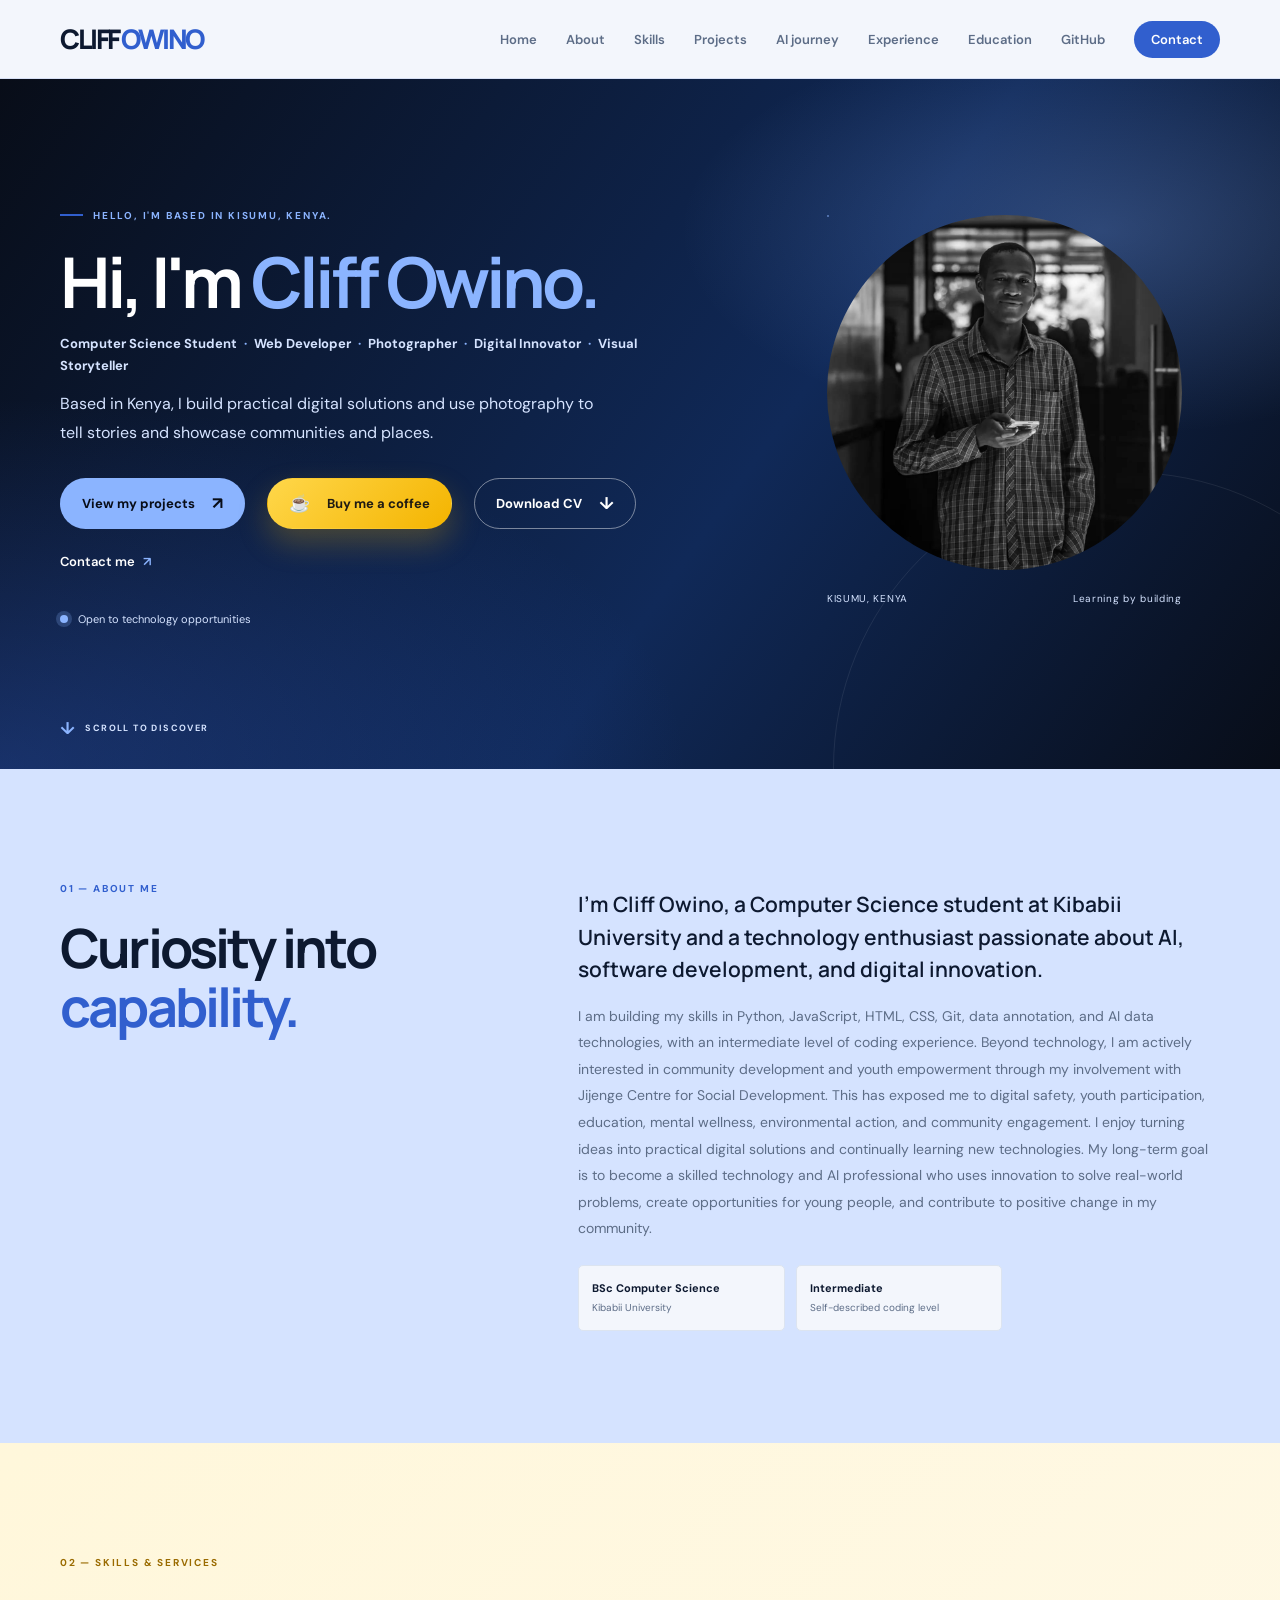
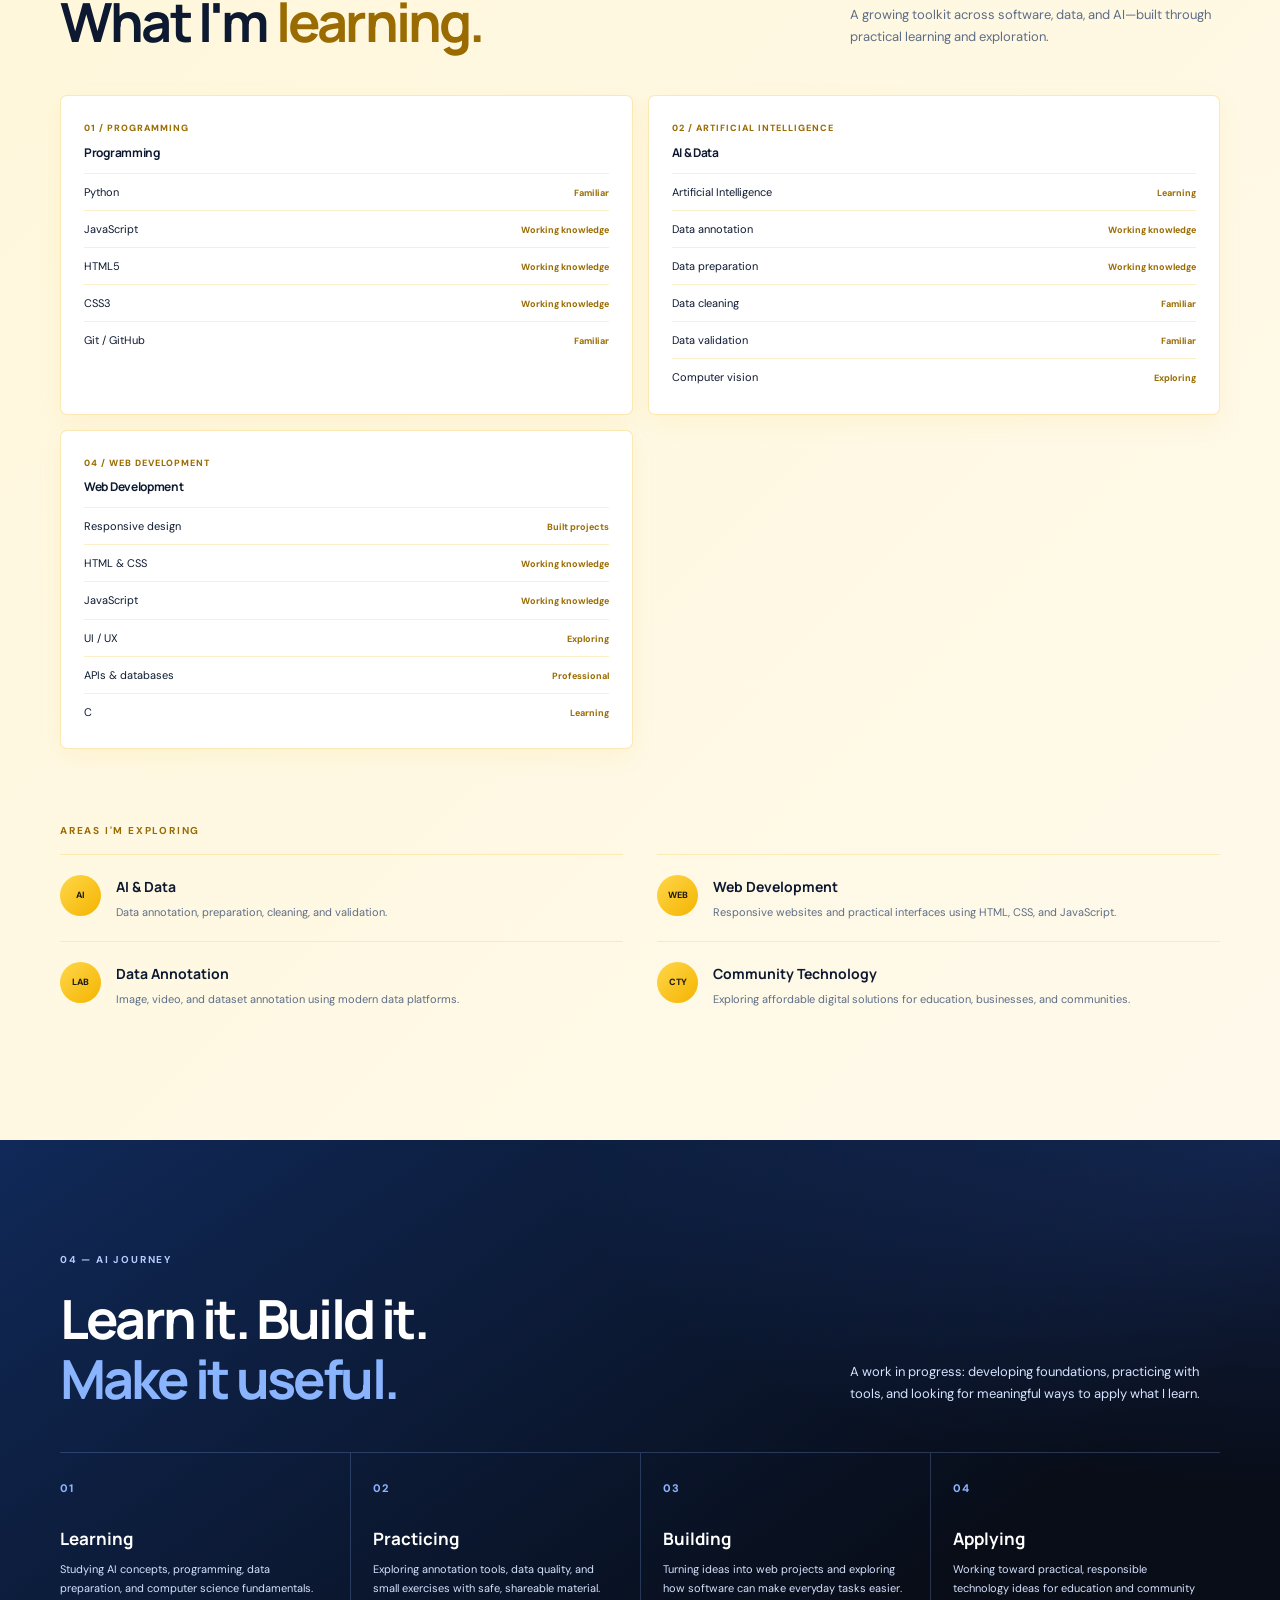
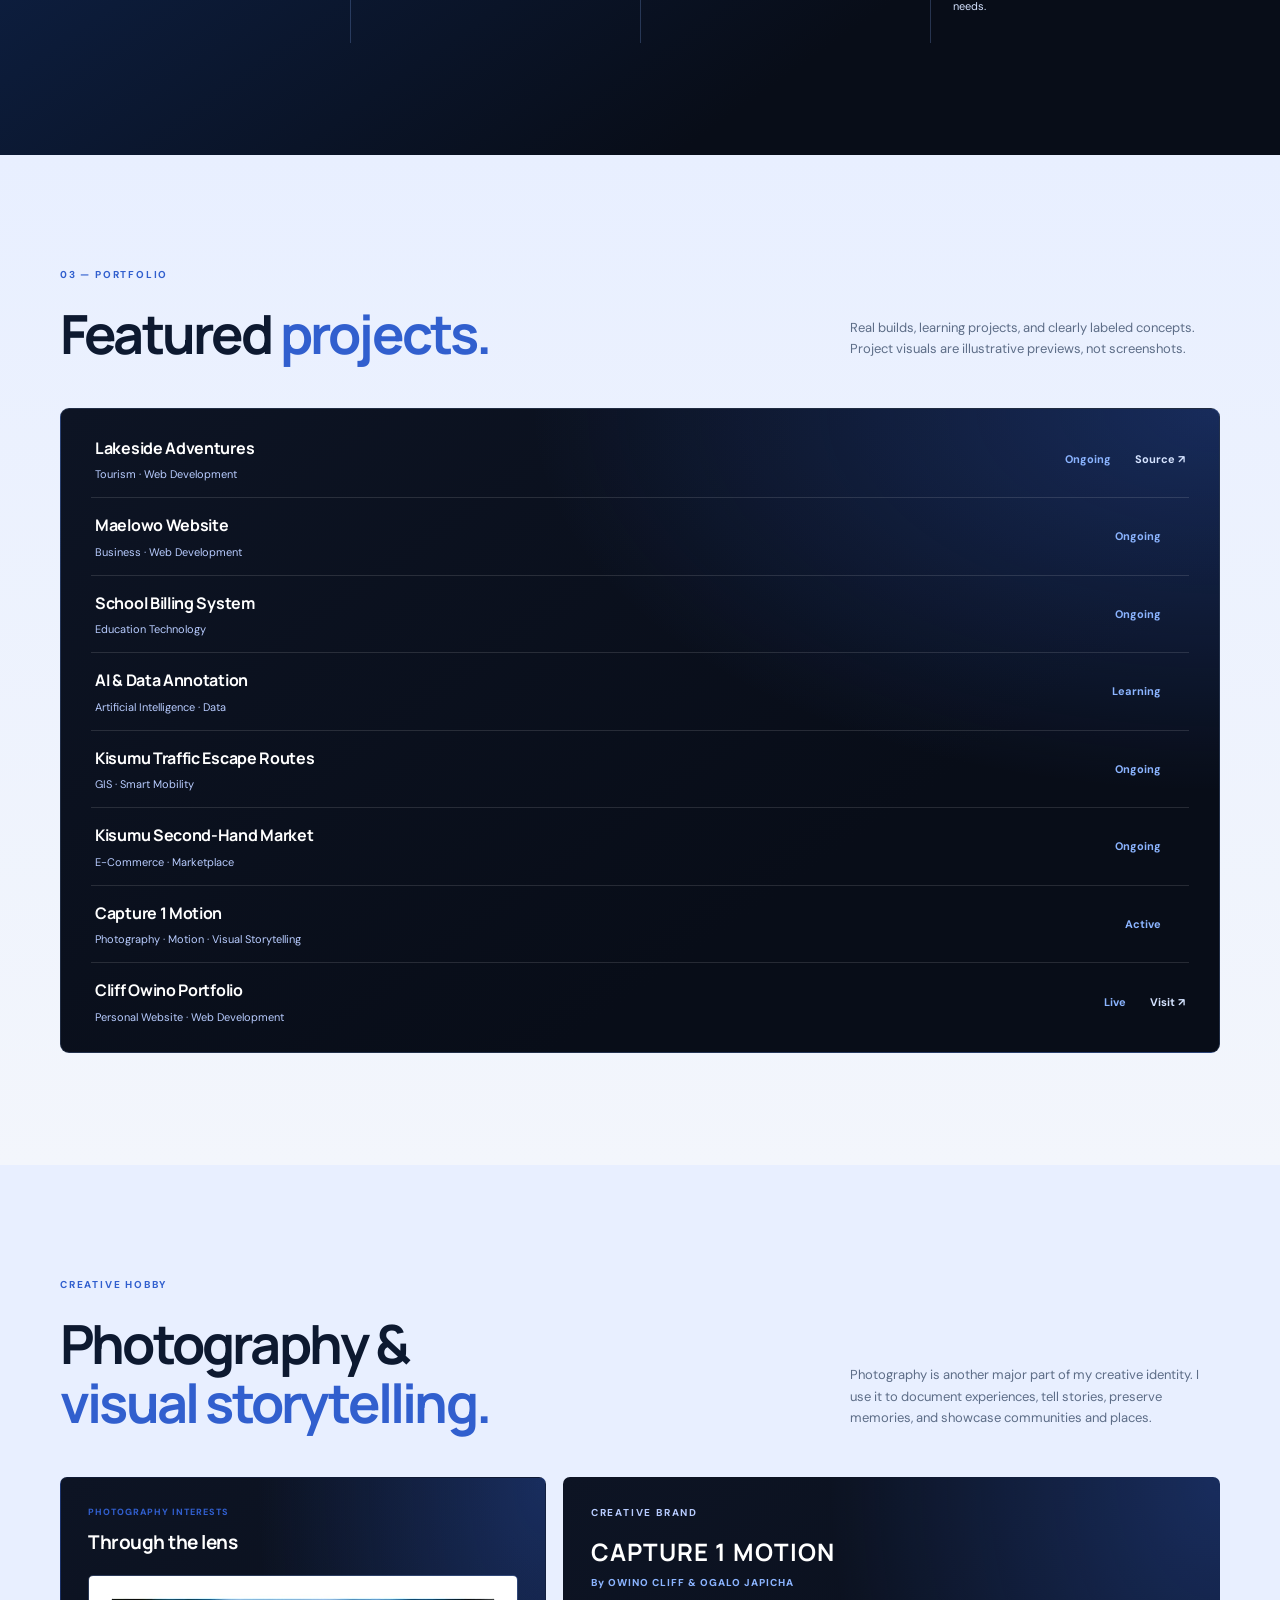
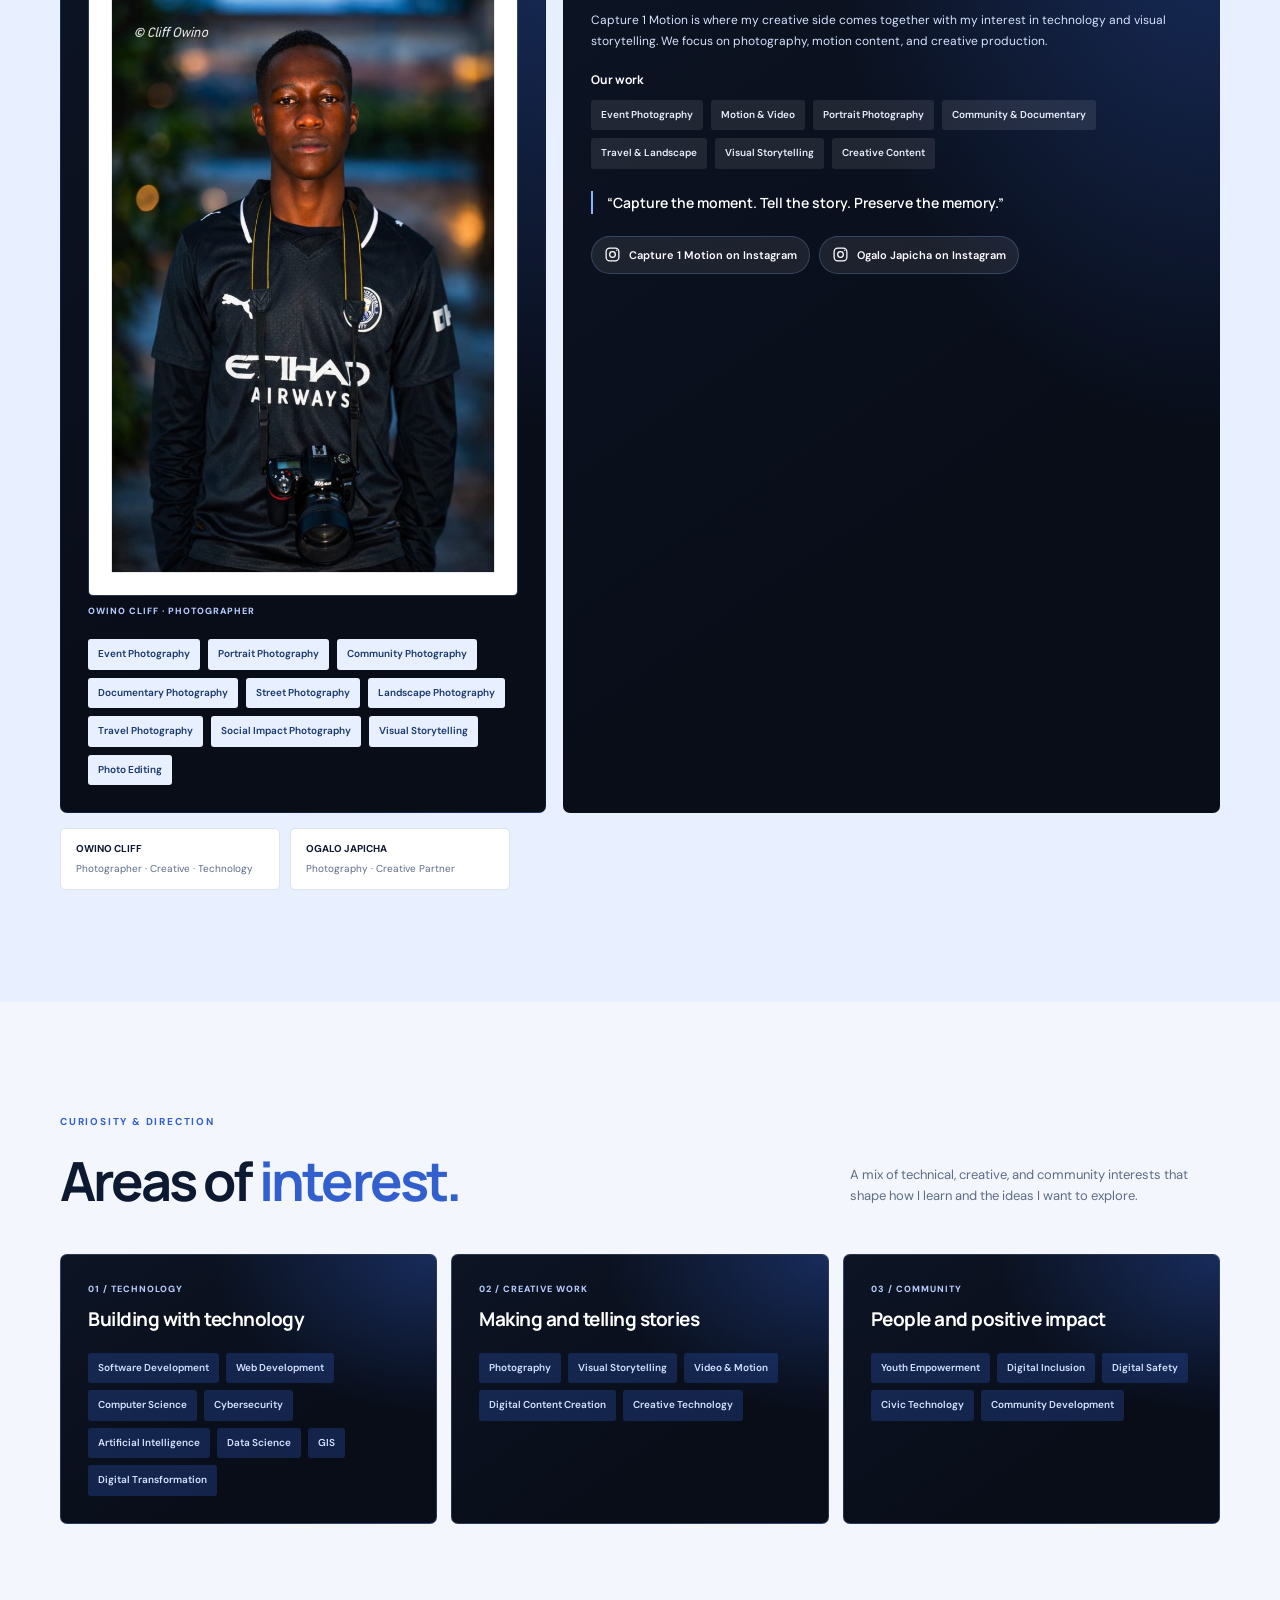
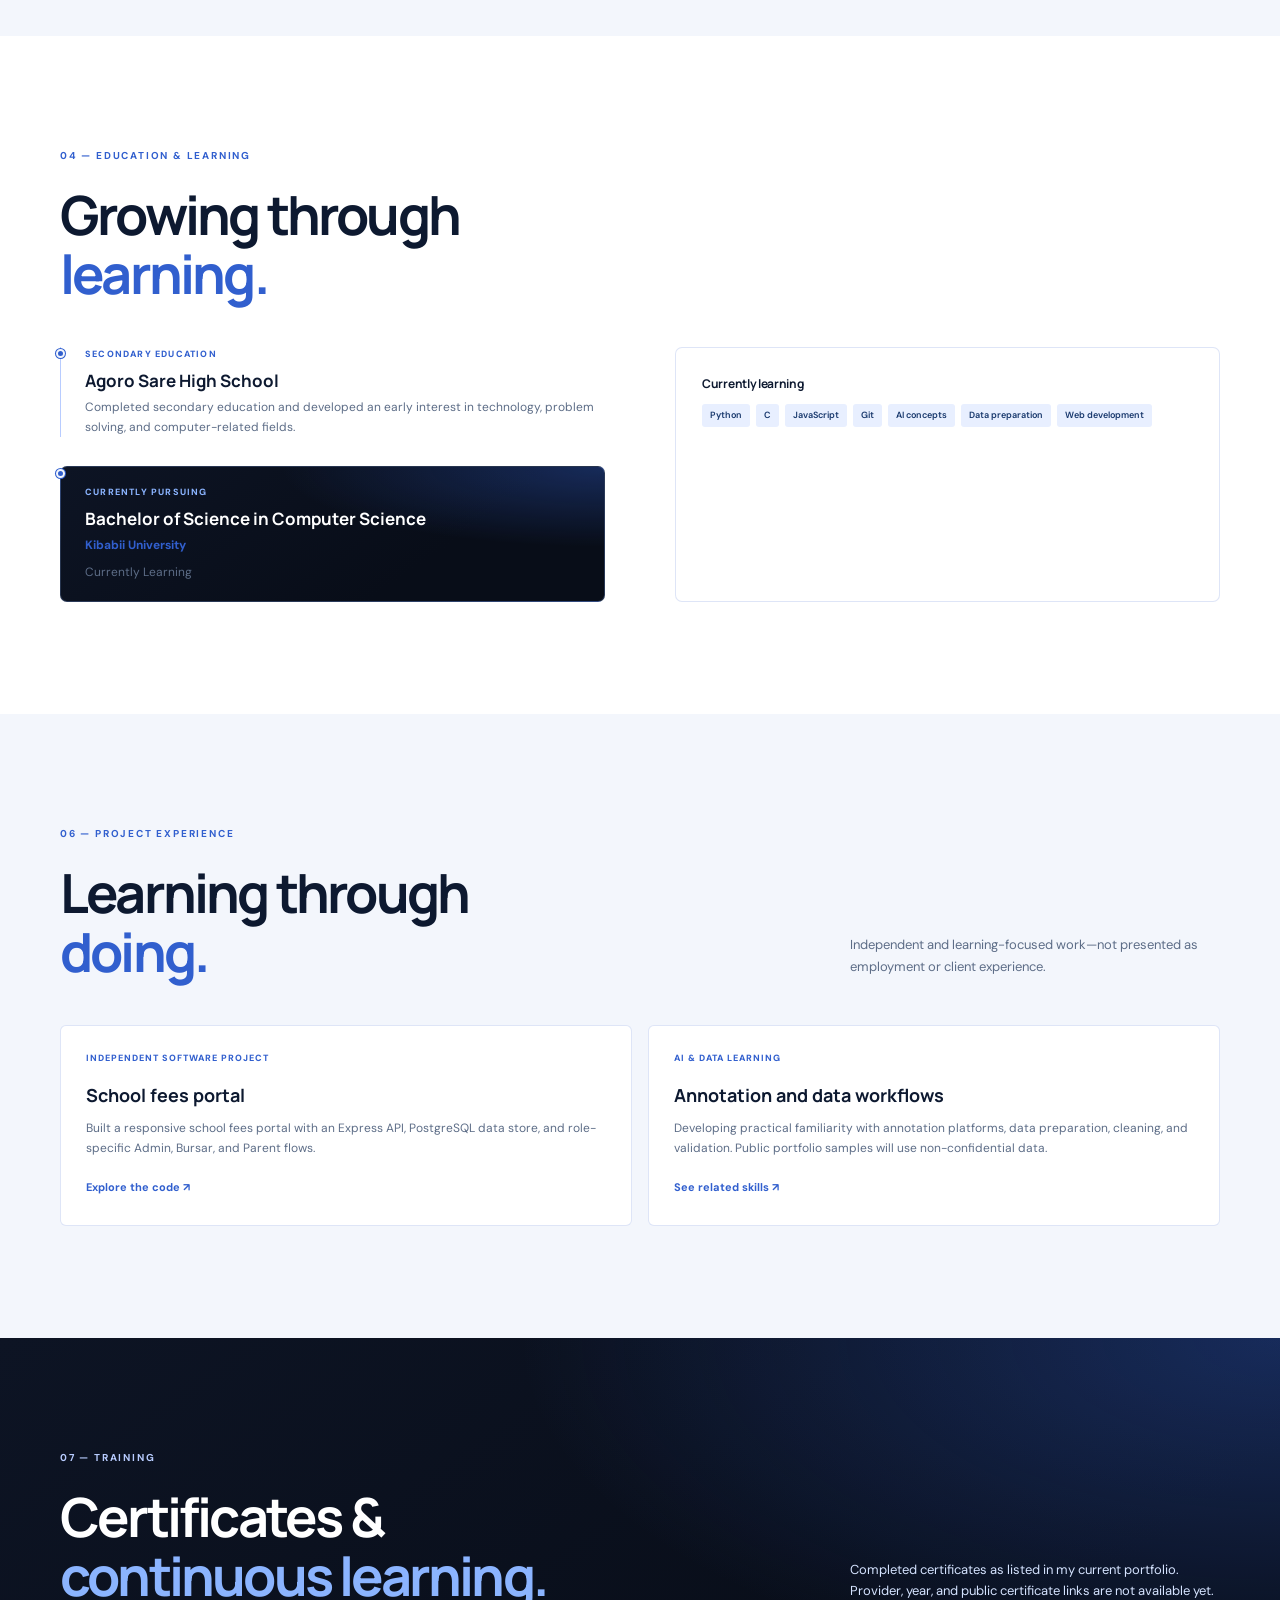
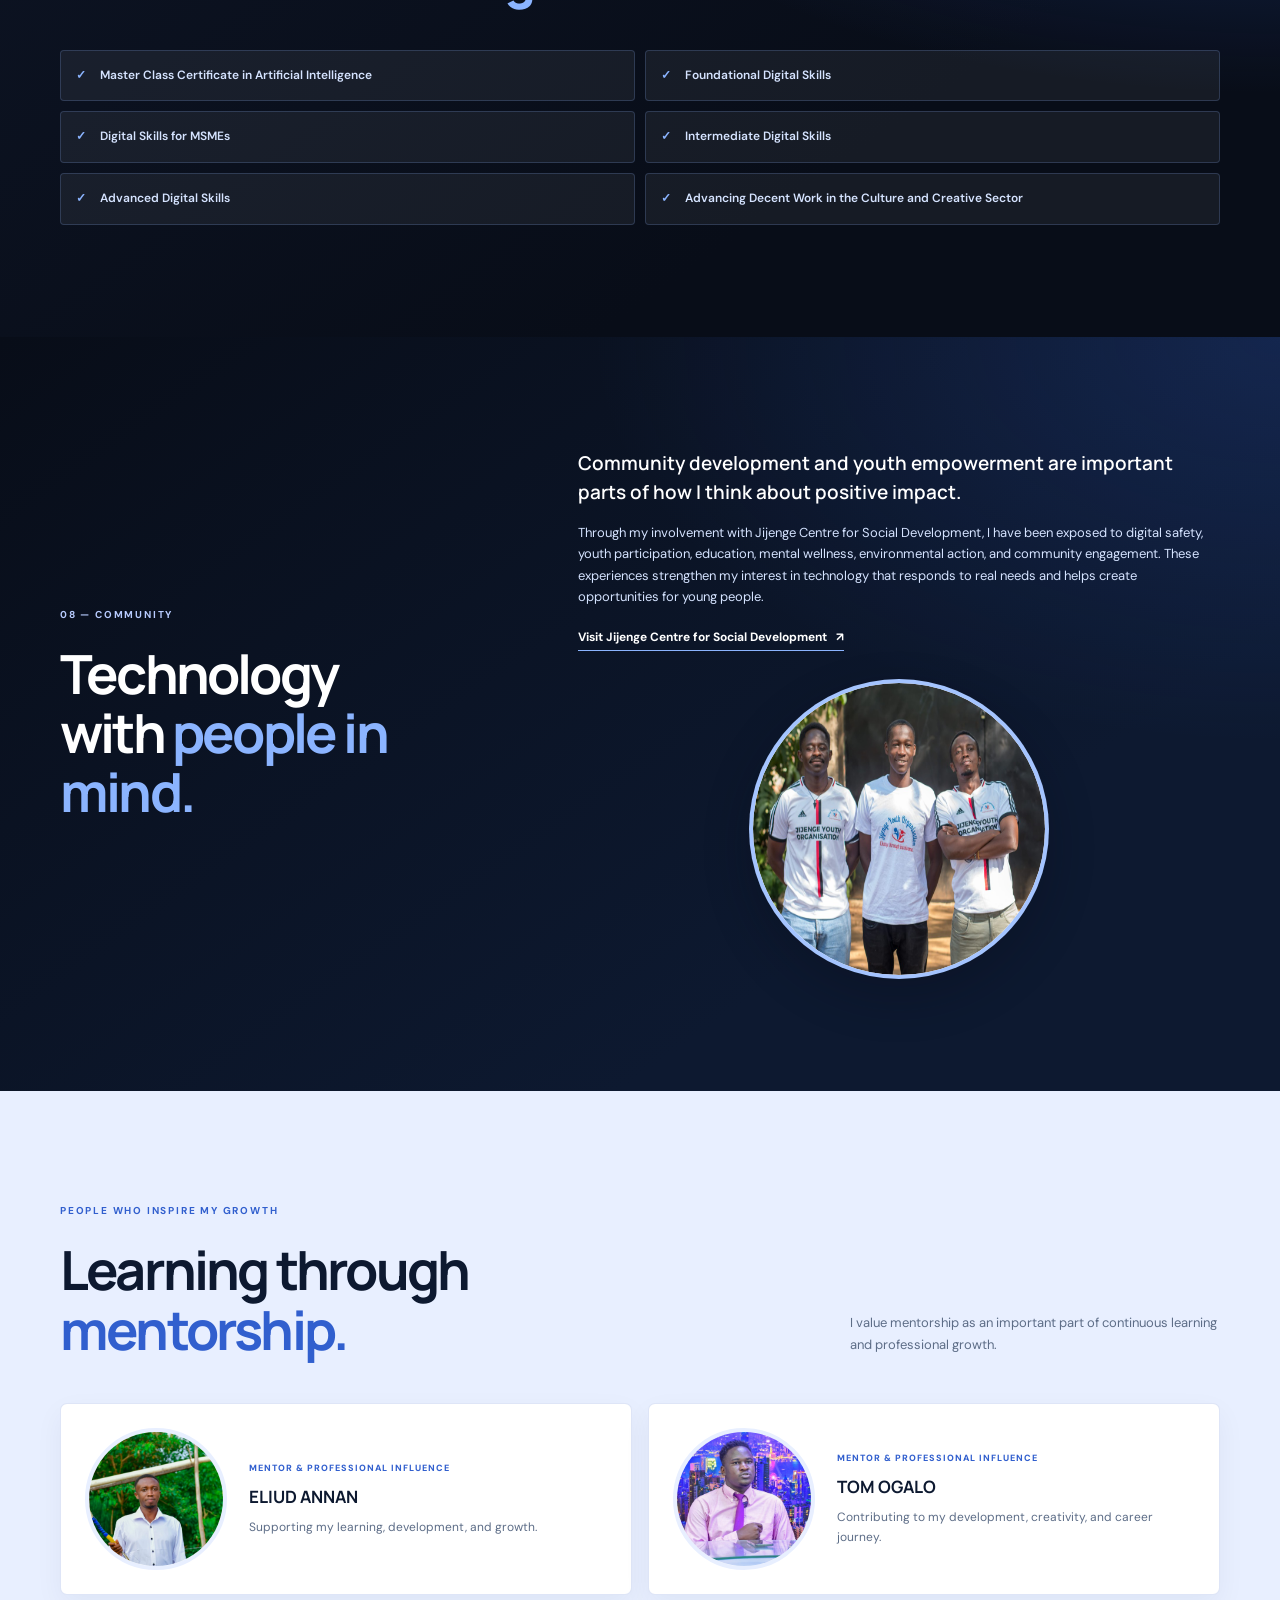
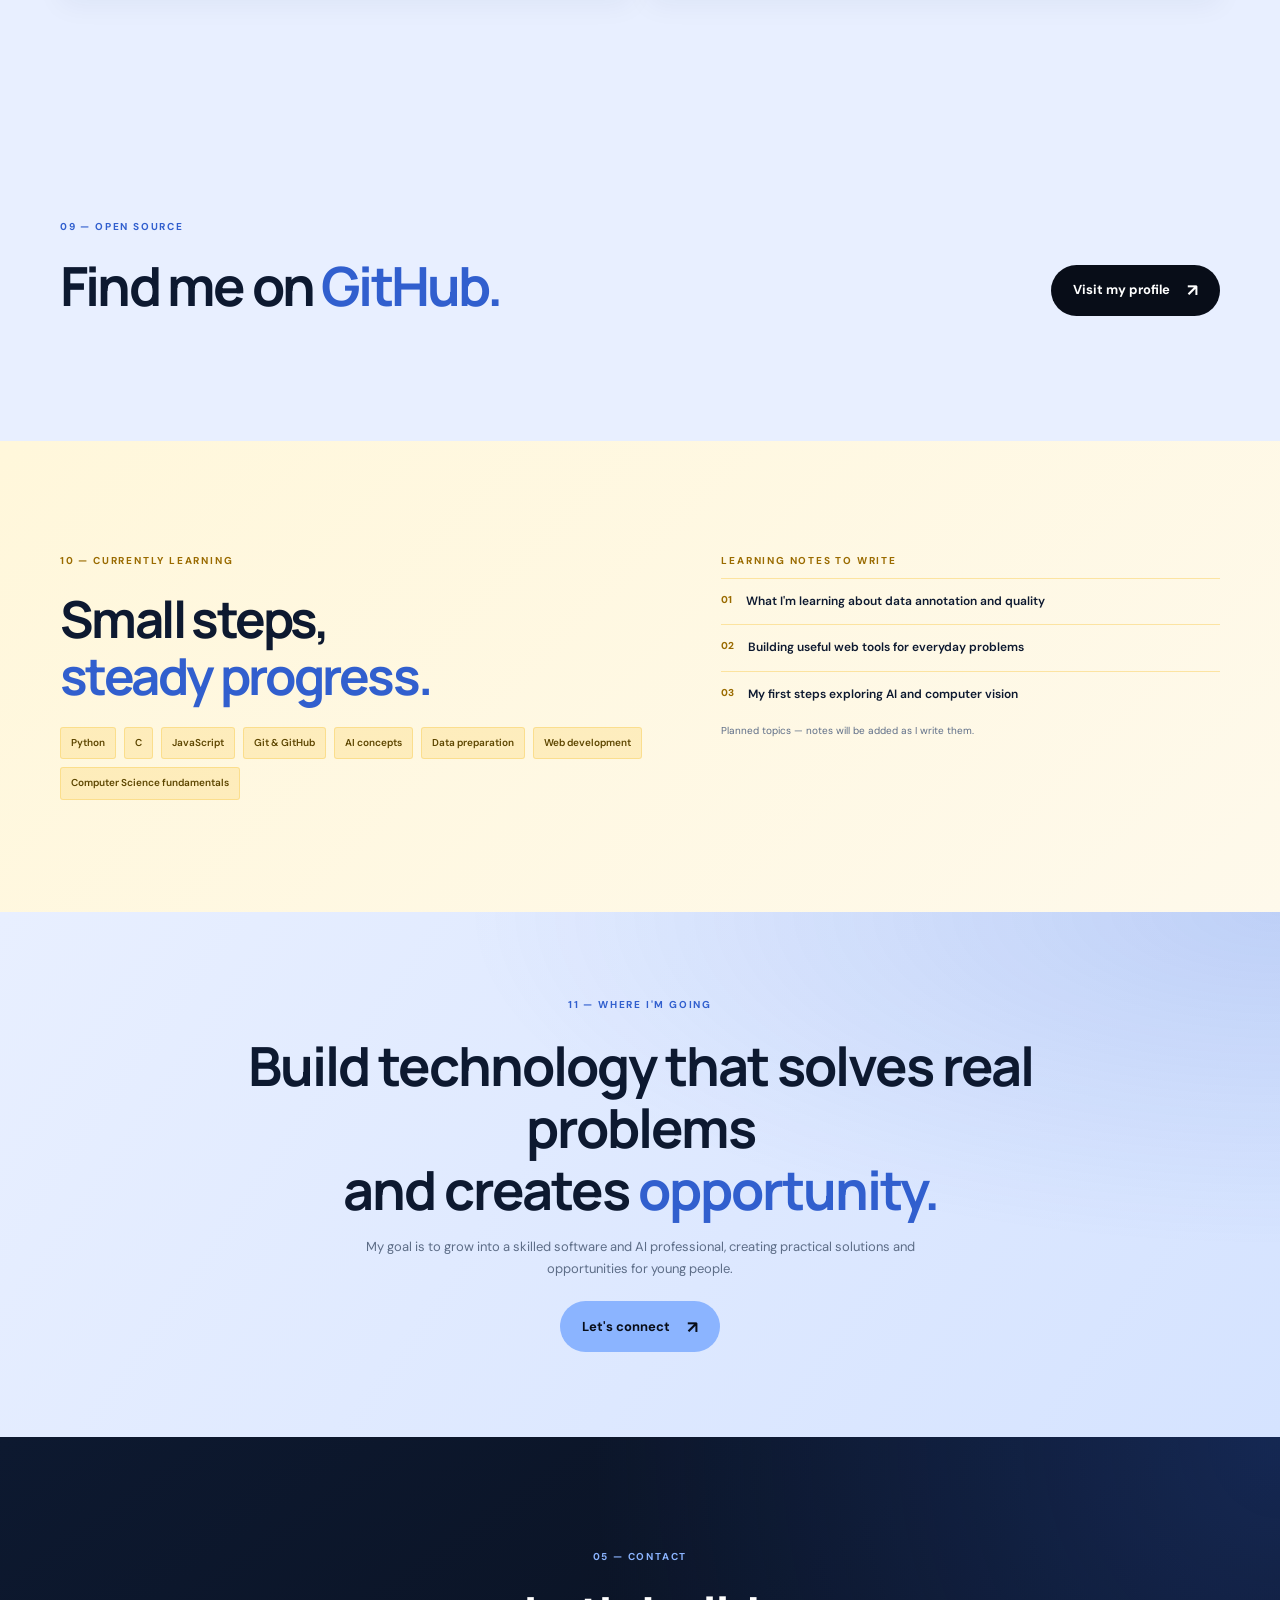
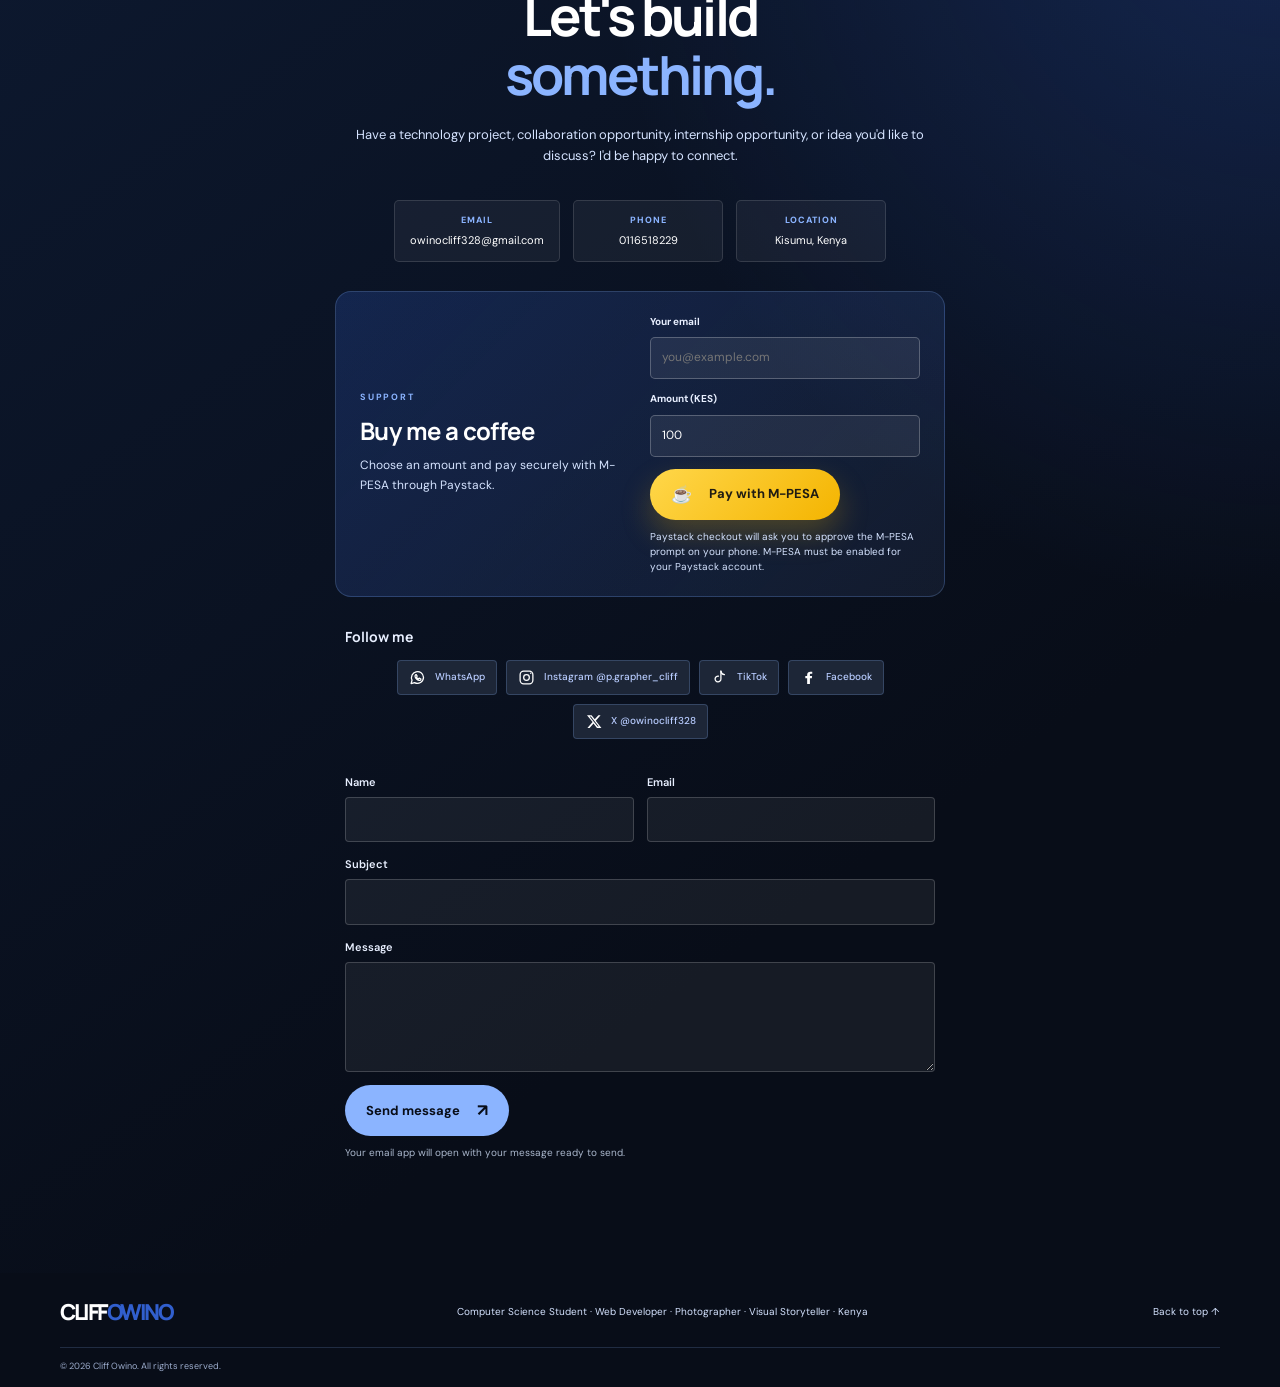
==== commit d789b98c: "Update portfolio location and footer branding Co-authored-by: Copilot <223556219+Copilot@users.norep" ====
--- a/index.html
+++ b/index.html
@@ -42,7 +42,7 @@
       <section class="hero section" id="home">
         <div class="hero-grid container">
           <div class="hero-copy">
-            <p class="eyebrow"><span class="eyebrow-line"></span> HELLO, I'M · KISUMU, KENYA</p>
+            <p class="eyebrow"><span class="eyebrow-line"></span> HELLO, I'M  BASED IN KISUMU, KENYA.</p>
             <h1>Hi, I'm <span>Cliff Owino.</span></h1>
             <p class="hero-role">Computer Science Student <span>·</span> Web Developer <span>·</span> Photographer <span>·</span> Digital Innovator <span>·</span> Visual Storyteller</p>
             <p class="hero-summary">Based in Kenya, I build practical digital solutions and use photography to tell stories and showcase communities and places.</p>
@@ -511,7 +511,7 @@
 
     <footer class="footer">
       <div class="container footer-inner">
-        <a class="logo" href="#home">CO<span>.</span></a>
+        <a class="logo" href="#home">CLIFF<span>OWINO</span></a>
         <p>Computer Science Student · Web Developer · Photographer · Visual Storyteller · Kenya</p>
         <a href="#home">Back to top ↑</a>
       </div>
